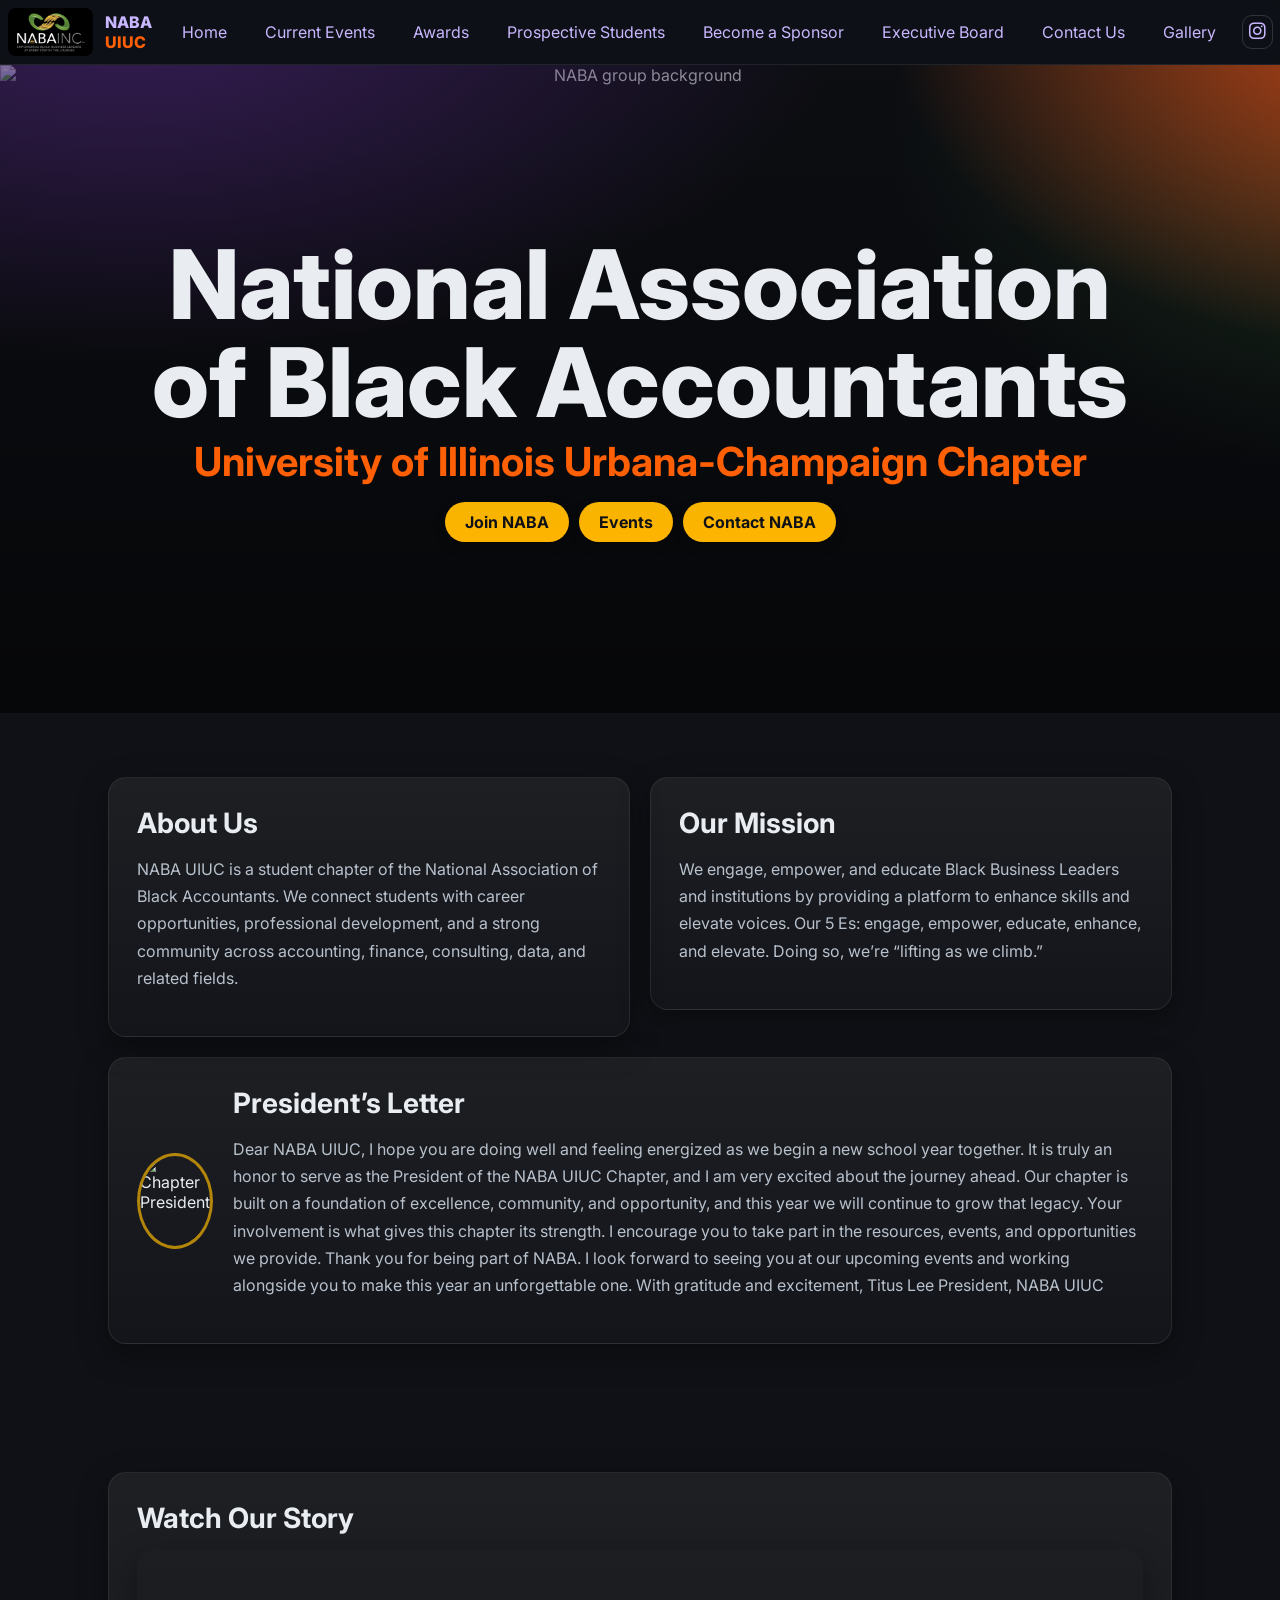
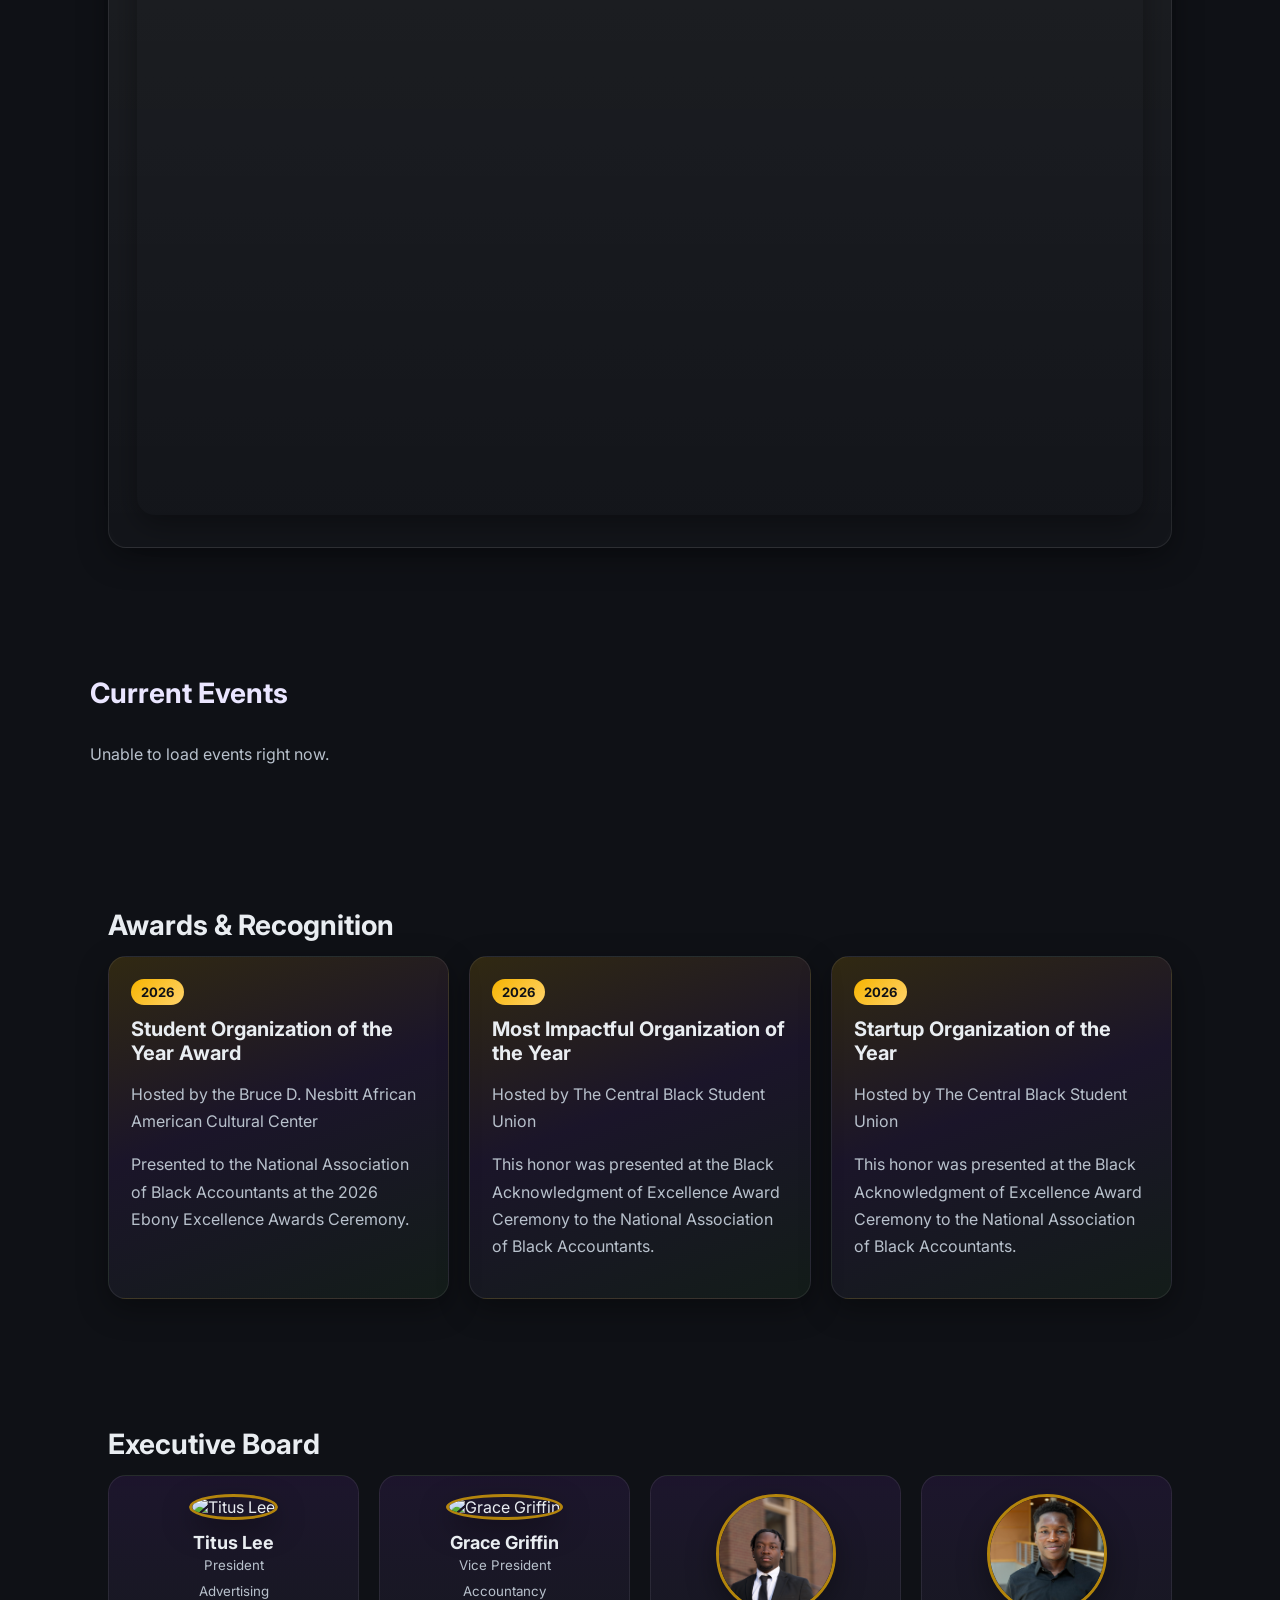
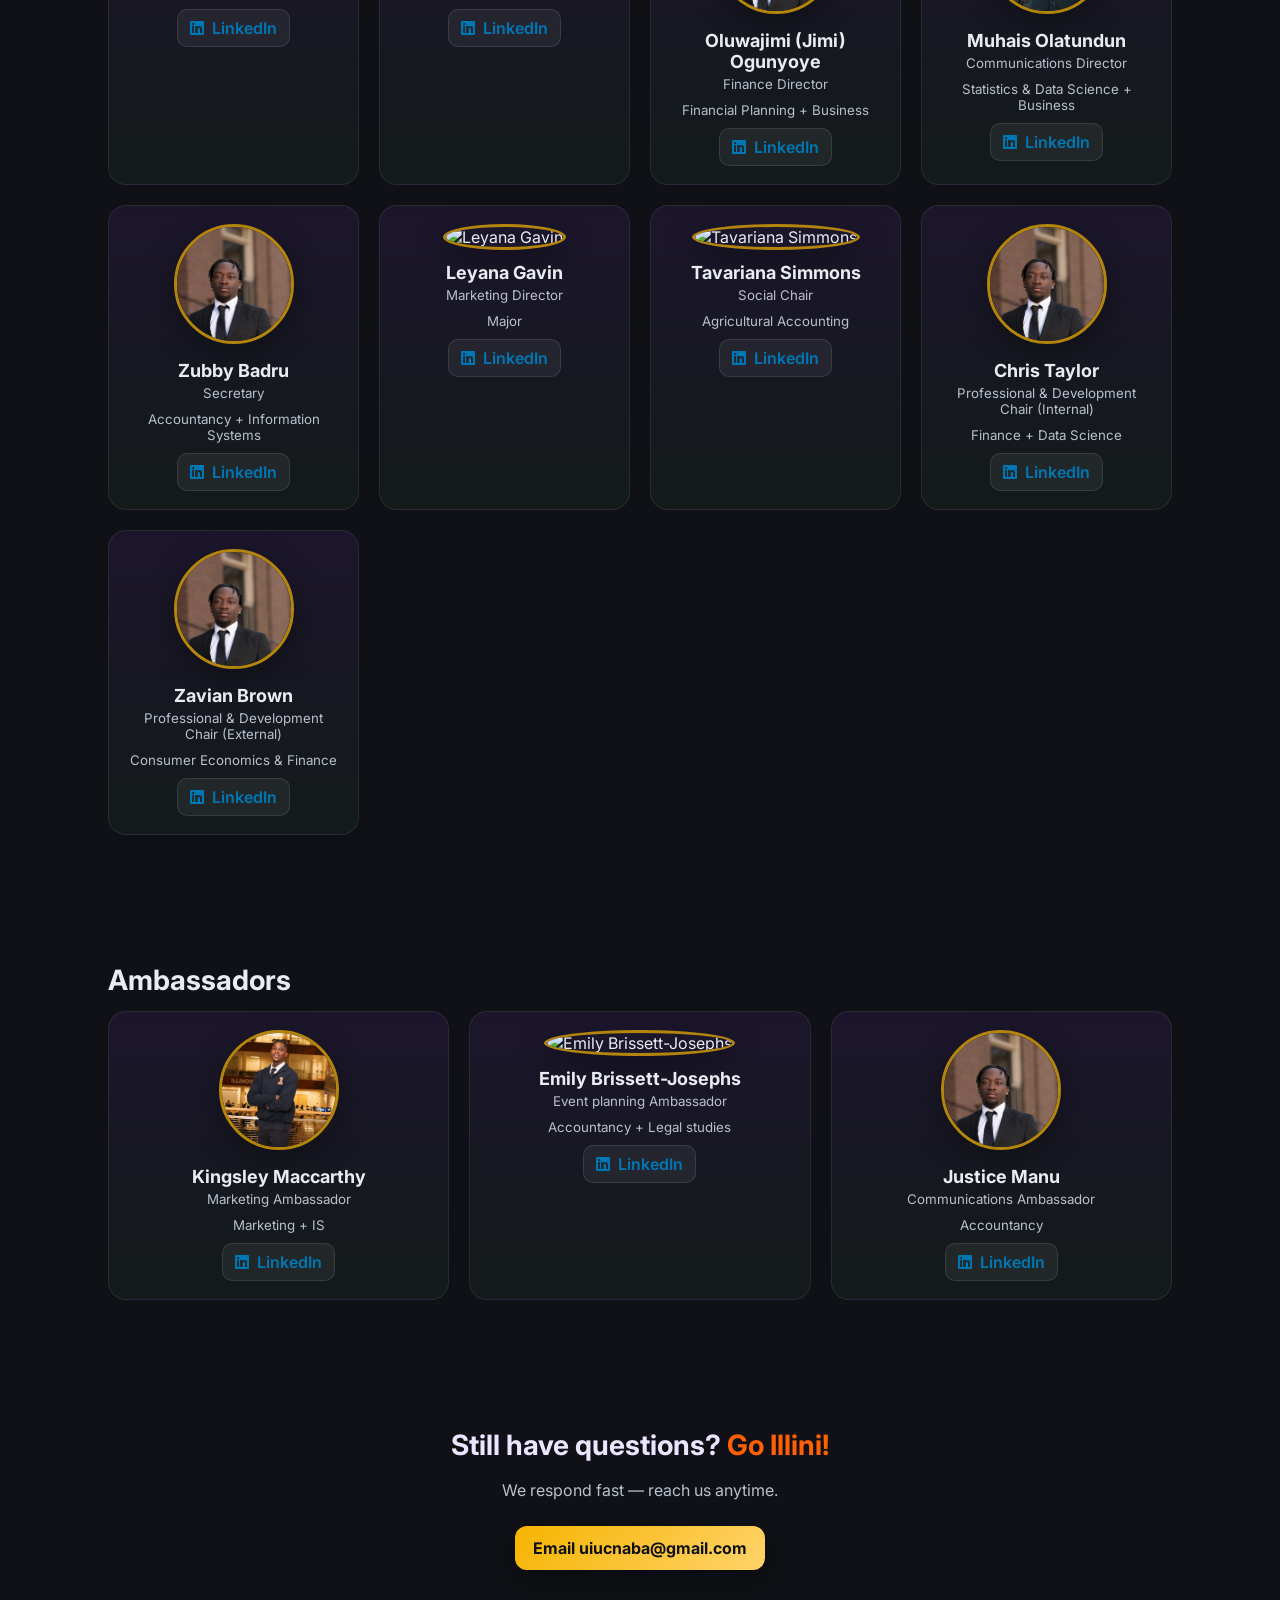
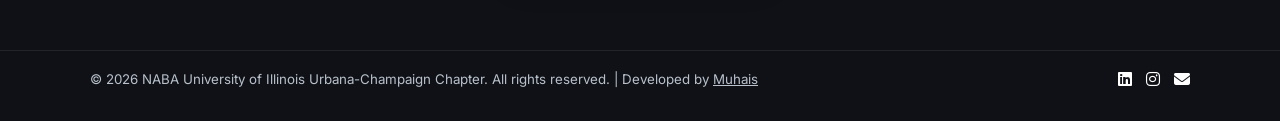
==== index.html @ c0901505 "Update leadership directory, add "Ambassadors" section, and refine footer links. Removed unused asse" ====
<!DOCTYPE html>
      <html lang="en">
      <head>
      <meta charset="UTF-8" />
      <meta name="viewport" content="width=device-width, initial-scale=1" />
      <title>NABA UIUC Chapter</title>

            <!-- SEO-->
          <!-- Meta -->
          <meta name="description" content="The official website of NABA UIUC — connecting students with career opportunities, professional development, and a strong community in accounting, finance, data, and business.">
          <meta name="keywords" content="NABA UIUC, National Association of Black Accountants, University of Illinois, accounting, finance, business, student organization">
          <meta name="author" content="NABA UIUC">

          <!-- Favicon -->
          <link rel="icon" type="image/jpeg" sizes="32x32" href="photos/logo.jpeg">
          <link rel="icon" type="image/jpeg" sizes="16x16" href="photos/logo.jpeg">
          <link rel="apple-touch-icon" sizes="180x180" href="photos/logo.jpeg">
          <!-- SEO-->


    <!-- Fonts & Icons -->
     <link rel="stylesheet" href="https://cdnjs.cloudflare.com/ajax/libs/font-awesome/6.5.1/css/all.min.css">
  <link rel="stylesheet" href="style.css">
</head>
      <script>
          // Redirect to under-construction BEFORE launch (Central Time)
          (function () {
              // Sep 1, 2025 @ 5:00 PM America/Chicago
              const launchDateCT = new Date('2025-09-01T17:00:00-05:00');
              const now = new Date();
              if (now < launchDateCT) {
                  window.location.replace('under-construction-page/under-construction.html');
              }
          })();
      </script>
<body>


<!-- Header -->
<header class="header">
  <nav class="nav">
    <a class="brand" href="index.html">
      <img src="photos/logo.jpeg" alt="NABA UIUC logo" />
      <span>NABA<span class="nav-uiuc"> UIUC</span></span>
    </a>

    <button class="hamburger" id="hamburger" aria-label="Open menu" aria-expanded="false">
      <span></span><span></span><span></span>
    </button>

    <div class="menu" id="menu" aria-label="Primary">
      <a class="nav-link" href="index.html">Home</a>
      <a class="nav-link" href="#events">Current Events</a>
      <a class="nav-link" href="#awards">Awards</a>
      <a class="nav-link" href="join-naba-page/join-naba.html">Prospective Students</a>
      <a class="nav-link" href="sponsor-page/sponsors-prospective.html">Become a Sponsor</a>
      <a class="nav-link" href="#board">Executive Board</a>
      <a class="nav-link " href="#contact">Contact Us</a>
      <a class="nav-link" href="gallery-page/gallery.html">Gallery</a>
        <a class="icon-link" href="https://www.instagram.com/nabauiuc/" target="_blank" aria-label="Instagram" rel="noopener">
            <i class="fab fa-instagram"></i>
        </a>
    </div>
  </nav>

  <div class="mobile" id="mobileMenu">
    <a href="#home">Home</a>
    <a href="#events">Current Events</a>
    <a href="#awards">Awards</a>
    <a href="join-naba-page/join-naba.html">Prospective Students</a>
   <a href="sponsor-page/sponsors-prospective.html">Become a Sponsor</a>
    <a href="#board">Executive Board</a>
    <a href="#contact">Contact Us</a>
    <a href="gallery-page/gallery.html">Gallery</a>
    <a href="https://www.instagram.com/nabauiuc/" target="_blank" rel="noopener">Instagram</a>
  </div>
</header>

<!-- Hero-Intro -->
<section id="home" class="hero">
  <img class="bg" src="photos/group.jpg" alt="NABA group background">
  <div class="content">
<!--    <h1 style="opacity: 0.8;">National Association of Black Accountants</h1>-->
      <h1>National Association of Black Accountants</h1>
    <h2 style="color:var(--uiuccolor);">University of Illinois Urbana-Champaign Chapter</h2>
    <div class="hero-buttons">
      <a href="join-naba-page/join-naba.html" class="btn btn-gold">Join NABA</a>
      <a href="#events" class="btn btn-gold">Events</a>
      <a href="mailto:uiucnaba@gmail.com" class="btn btn-gold">Contact NABA</a>
    </div>
  </div>
</section>



<!-- About / Mission / President -->
<section class="section" id="about">
  <div class="row">
    <div class="col-6">
      <div class="card">
        <h3>About Us</h3>
        <p>
          NABA UIUC is a student chapter of the National Association of Black Accountants. We connect students with career opportunities, professional development, and a strong community across accounting, finance, consulting, data, and related fields.
        </p>
      </div>
    </div>
    <div class="col-6" id="prospective">
      <div class="card">
        <h3>Our Mission</h3>
        <p>
          We engage, empower, and educate Black Business Leaders and institutions by providing a platform to enhance skills and elevate voices. Our 5 Es: engage, empower, educate, enhance, and elevate. Doing so, we’re “lifting as we climb.”
        </p>
      </div>
    </div>
    <div class="col-12">
      <div class="card president">
        <img src="photos/headshots/titus-lee.jpeg" alt="Chapter President">
        <div>
          <h3>President’s Letter</h3>
          <p class="president-letter">
              Dear NABA UIUC,

              I hope you are doing well and feeling energized as we begin a new school year together. It is truly an honor to serve as the President of the NABA UIUC Chapter, and I am very excited about the journey ahead. Our chapter is built on a foundation of excellence, community, and opportunity, and this year we will continue to grow that legacy.

              Your involvement is what gives this chapter its strength. I encourage you to take part in the resources, events, and opportunities we provide.

              Thank you for being part of NABA. I look forward to seeing you at our upcoming events and working alongside you to make this year an unforgettable one.

              With gratitude and excitement,
              Titus Lee
              President, NABA UIUC

          </p>
        </div>
      </div>
    </div>
  </div>
</section>

<!-- Video -->
<section class="section" id="video">
  <div class="card">
    <h3>Watch Our Story</h3>
    <iframe class="video" loading="lazy" src="https://www.youtube.com/embed/TZMw2OgqkGg?si=iuVRVRBqCn4_VbGH" title="NABA UIUC Intro Video" allowfullscreen></iframe>
  </div>
</section>

<!-- Current Events -->
<!--<section id="events">-->
<!--  <div class="wrap">-->
<!--    <h2 class="section-title">Current Events</h2>-->
<!--    <div class="events-grid">-->
<!--      <article class="card event">-->
<!--        <span class="pill">Wed Sep 3 • 5:00 PM</span>-->
<!--        <h4>Fall Kickoff & Info Night</h4>-->
<!--        <p class="muted">Meet the e‑board, hear about programs, and connect with sponsors.</p>-->
<!--      </article>-->
<!--      <article class="card event">-->
<!--        <span class="pill">Sep 16 • 6:00 PM</span>-->
<!--        <h4>Meeting Etiquette W PwC</h4>-->
<!--        <p class="muted">[Description]</p>-->
<!--      </article>-->
<!--      <article class="card event">-->
<!--        <span class="pill">Sep 23 • 6:00 PM</span>-->
<!--        <h4>Vision Board Night</h4>-->
<!--        <p class="muted">[Description]</p>-->
<!--      </article>-->
<!--    </div>-->
<!--  </div>-->
<!--</section>-->




<section id="events">
    <div class="wrap">
        <h2 class="section-title">Current Events</h2>
        <div id="events-grid" class="events-grid"></div>
    </div>
</section>

<!-- Awards -->
<section class="section" id="awards">
    <h3 class="section-title">Awards & Recognition</h3>
    <div class="awards-grid">
        <article class="award-card">
            <span class="award-year">2026</span>
            <h4>Student Organization of the Year Award</h4>
            <p class="muted">Hosted by the Bruce D. Nesbitt African American Cultural Center</p>
            <p class="award-note">Presented to the National Association of Black Accountants at the 2026 Ebony Excellence Awards Ceremony.</p>
        </article>
        <article class="award-card">
            <span class="award-year">2026</span>
            <h4>Most Impactful Organization of the Year</h4>
            <p class="muted">Hosted by The Central Black Student Union</p>
            <p class="award-note">This honor was presented at the Black Acknowledgment of Excellence Award Ceremony to the National Association of Black Accountants.</p>
        </article>
        <article class="award-card">
            <span class="award-year">2026</span>
            <h4>Startup Organization of the Year</h4>
            <p class="muted">Hosted by The Central Black Student Union</p>
            <p class="award-note">This honor was presented at the Black Acknowledgment of Excellence Award Ceremony to the National Association of Black Accountants.</p>
        </article>
    </div>
</section>


<!-- Executive Board -->
<section class="section" id="board">
  <h3 class="section-title">Executive Board</h3>
  <div class="board-grid">
    <div class="member">
      <img src="photos/headshots/titus-lee.jpeg" alt="Titus Lee" loading="lazy">
      <h4>Titus Lee</h4>
      <small>President</small>
        <small>Advertising</small>
      <a class="linkedin" href="https://www.linkedin.com/in/titus-lee-427b33300" target="_blank" rel="noopener" aria-label="LinkedIn">
          <i class="fab fa-linkedin"></i>
          LinkedIn
      </a>
    </div>
      <div class="member">
          <img src="photos/headshots/grace-griffin.jpeg" alt="Grace Griffin" loading="lazy">
          <h4>Grace Griffin</h4>
          <small>Vice President</small>
          <small>Accountancy</small>
          <a class="linkedin" href="https://www.linkedin.com/in/grace-simone-griffin-3665b3321" target="_blank" rel="noopener" aria-label="LinkedIn">
              <i class="fab fa-linkedin"></i>
              LinkedIn
          </a>
      </div>
      <div class="member">
          <img src="photos/headshots/jimi-ogunyoye.png" alt="Oluwajimi Ogunyoye" loading="lazy">
          <h4>Oluwajimi (Jimi) Ogunyoye</h4>
          <small>Finance Director</small>
          <small>Financial Planning + Business</small>
          <a class="linkedin" href="https://www.linkedin.com/in/oluwajimi/" target="_blank" rel="noopener" aria-label="LinkedIn">
              <i class="fab fa-linkedin"></i>
              LinkedIn
          </a>
      </div>
      <div class="member">
          <img src="photos/headshots/Muhais-Olatundun.jpg" alt="Muhais Olatundun" loading="lazy">
          <h4>Muhais Olatundun</h4>
          <small>Communications Director</small>
          <small>Statistics & Data Science + Business</small>
          <a class="linkedin" href="https://www.linkedin.com/in/muhais-olatundun" target="_blank" rel="noopener" aria-label="LinkedIn">
              <i class="fab fa-linkedin"></i>
              LinkedIn
          </a>
      </div>
      <div class="member">
          <img src="photos/headshots/jimi-ogunyoye.png" alt="Zubby Badru" loading="lazy">
          <h4>Zubby Badru</h4>
          <small>Secretary</small>
          <small>Accountancy + Information Systems</small>
          <a class="linkedin" href="https://www.linkedin.com/in/oluwajimi/" target="_blank" rel="noopener" aria-label="LinkedIn">
              <i class="fab fa-linkedin"></i>
              LinkedIn
          </a>
      </div>
      <div class="member">
          <img src="photos/headshots/christiana-booker.jpeg" alt="Leyana Gavin" loading="lazy">
          <h4>Leyana Gavin</h4>
          <small>Marketing Director</small>
          <small>Major</small>
          <a class="linkedin" href="https://www.linkedin.com/in/Christiana-Booker" target="_blank" rel="noopener" aria-label="LinkedIn">
              <i class="fab fa-linkedin"></i>
              LinkedIn
          </a>
      </div>
      <div class="member">
          <img src="photos/headshots/aaliyah-polite.jpeg" alt="Tavariana Simmons" loading="lazy">
          <h4>Tavariana Simmons</h4>
          <small>Social Chair</small>
          <small>Agricultural Accounting</small>
          <a class="linkedin" href="https://www.linkedin.com/in/aaliyah-polite" target="_blank" rel="noopener" aria-label="LinkedIn">
              <i class="fab fa-linkedin"></i>
              LinkedIn
          </a>
      </div>
      <div class="member">
          <img src="photos/headshots/jimi-ogunyoye.png" alt="Chris Taylor" loading="lazy">
          <h4>Chris Taylor</h4>
          <small>Professional & Development Chair (Internal)</small>
          <small>Finance + Data Science</small>
          <a class="linkedin" href="https://www.linkedin.com/in/chris-ct-taylor/" target="_blank" rel="noopener" aria-label="LinkedIn">
              <i class="fab fa-linkedin"></i>
              LinkedIn
          </a>
      </div>
      <div class="member">
          <img src="photos/headshots/jimi-ogunyoye.png" alt="Zavian Brown " loading="lazy">
          <h4>Zavian Brown </h4>
          <small>Professional & Development Chair (External)</small>
          <small>Consumer Economics & Finance</small>
          <a class="linkedin" href="https://www.linkedin.com/in/zavianbrown/" target="_blank" rel="noopener" aria-label="LinkedIn">
              <i class="fab fa-linkedin"></i>
              LinkedIn
          </a>
      </div>
  </div>
</section>

<!-- Ambassadors -->
<section class="section" id="ambassador">
    <h3 class="section-title">Ambassadors</h3>
    <div class="board-grid">
        <div class="member">
            <img src="photos/headshots/Kingsley-Maccarthy.png" alt="Kingsley Maccarthy" loading="lazy">
            <h4>Kingsley Maccarthy</h4>
            <small>Marketing Ambassador</small>
            <small>Marketing + IS</small>
            <a class="linkedin" href="https://www.linkedin.com/in/kingsley-maccarthy-b32b4b319/" target="_blank" rel="noopener" aria-label="LinkedIn">
                <i class="fab fa-linkedin"></i>
                LinkedIn
            </a>
        </div>
        <div class="member">
            <img src="photos/headshots/grace-griffin.jpeg" alt="Emily Brissett-Josephs " loading="lazy">
            <h4>Emily Brissett-Josephs</h4>
            <small>Event planning Ambassador</small>
            <small>Accountancy + Legal studies</small>
            <a class="linkedin" href="https://www.linkedin.com/in/grace-simone-griffin-3665b3321" target="_blank" rel="noopener" aria-label="LinkedIn">
                <i class="fab fa-linkedin"></i>
                LinkedIn
            </a>
        </div>
        <div class="member">
            <img src="photos/headshots/jimi-ogunyoye.png" alt="Justice Manu" loading="lazy">
            <h4>Justice Manu</h4>
            <small>Communications Ambassador</small>
            <small>Accountancy</small>
            <a class="linkedin" href="https://www.linkedin.com/in/justice-m/" target="_blank" rel="noopener" aria-label="LinkedIn">
                <i class="fab fa-linkedin"></i>
                LinkedIn
            </a>
        </div>
    </div>
    </section>

<!-- Contact -->
<section id="contact" class="cta">
  <div class="wrap">
    <h2 class="section-title">Still have questions? <span style="color:var(--uiuccolor)">Go Illini!</span></h2>
    <p class="muted">We respond fast — reach us anytime.</p>
    <p><a class="btn btn-primary" href="mailto:uiucnaba@gmail.com">Email uiucnaba@gmail.com</a></p>
  </div>
</section>



<!-- Footer -->
<footer>
    <div class="foot">
        <small>
            © <span id="year"></span> NABA University of Illinois Urbana-Champaign Chapter. All rights reserved.
            | Developed by <a href="https://www.linkedin.com/in/muhais-olatundun/" target="_blank" rel="noopener" style="color: inherit; text-decoration: underline;">Muhais</a>
        </small>
        <div class="social">
            <a href="https://www.linkedin.com/company/naba-inc-uiuc/" aria-label="LinkedIn" target="_blank" rel="noopener">
                <i class="fab fa-linkedin"></i>
            </a>
            <a href="https://www.instagram.com/nabauiuc/" aria-label="Instagram" target="_blank" rel="noopener">
                <i class="fab fa-instagram"></i>
            </a>
            <a href="mailto:uiucnaba@gmail.com" aria-label="Email uiucnaba@gmail.com">
                <i class="fas fa-envelope"></i>
            </a>
        </div>
    </div>
</footer>

<script src="script.js"></script>
<script src="events.js"></script>



 </body>
 </html>
---- style.css ----
@import url('https://fonts.googleapis.com/css2?family=Inter:ital,opsz,wght@0,14..32,100..900;1,14..32,100..900&display=swap');
@import url('https://fonts.googleapis.com/css2?family=Roboto+Flex:opsz,wght@8..144,100..1000&display=swap');
@import url('https://fonts.googleapis.com/css2?family=Aboreto&display=swap');


:root{
    --naba-green:#336633;
    --naba-purple:#5B2A91;
    --naba-gold:#f6b400;
    --accent-1: rgba(91,42,145,.18);
    --accent-2: #ffd36b;
    --uiuccolor: #FF5F05;
    --surface:#0f1116;
    --surface-2:#161922;
    --text:#e9edf1;
    --muted:#b8c1cc;
    --shadow:0 10px 30px rgba(0,0,0,.35);
    --radius:18px;
}

*{
    box-sizing:border-box
}
html,body{
    margin:0;
    padding:0;background:var(--surface);
    color:var(--text);
    font-family:Inter,Aboreto,Roboto Flex,system-ui,-apple-system,Segoe UI,Roboto,Arial,sans-serif;
    scroll-behavior:smooth;
}



a{color:#c9b7ff;text-decoration:none}

/* Header */
.header{position:sticky;
    top:0;
    z-index:1000;
    backdrop-filter:saturate(140%) blur(8px);
    background:rgba(15,17,22,.65);
    border-bottom:1px solid rgba(255,255,255,.08)
}
.nav{
    max-width:1300px;
    margin:0 auto;
    display:flex;
    align-items:center;
    gap:18px;
    padding:8px 24px 8px 8px
}
.brand{
    display:flex;
    align-items:center;
    gap:12px;
    font-weight:800;
}
.brand img{
    height:48px;
    width:auto;
    border-radius:8px;
}
.menu{display:flex;
    align-items:center;
    gap:14px;
    margin-left:auto;
    flex-wrap:nowrap;
}
.nav-link{
    padding:8px 12px;
    border-radius:10px;
    white-space:nowrap;
}
.nav-link:hover,.nav-link.active {
    background:linear-gradient(135deg, rgba(91,42,145,.25), rgba(51,102,51,.25));
    box-shadow:var(--shadow);
    text-decoration:none
}
.icon-link{
    display:flex;
    font-size:1.2em;
    align-items:center;
    justify-content:center;
    padding:6px;border:1px solid rgba(255,255,255,.15);
    border-radius:10px;
}
.icon-link svg{fill:#fff}

.nav-uiuc {
    color:var(--uiuccolor);
}


/* mobile */
.hamburger{
    display:none;
    position:relative;
    width:40px;
    height:38px;
    margin-left:auto;
    border:1px solid rgba(255,255,255,.15);
    border-radius:10px;
    background:transparent;
    cursor:pointer;
}
.hamburger span{
    position:absolute;
    left:9px;
    right:9px;
    height:2px;
    background:#fff;
    border-radius:2px;
    transition:.2s;
}
.hamburger span:nth-child(1){top:11px}
.hamburger span:nth-child(2){top:18px}
.hamburger span:nth-child(3){top:25px}
.hamburger.active span:nth-child(1){transform:translateY(7px) rotate(45deg)}
.hamburger.active span:nth-child(2){opacity:0}
.hamburger.active span:nth-child(3){transform:translateY(-7px) rotate(-45deg)}
.mobile{ display:none;
    flex-direction:column;
    gap:8px;
    padding:10px 18px 16px
}
.mobile.open{
    display:flex
}
.mobile a{
    padding:10px 12px;
    background:rgba(255,255,255,.04);
    border-radius:10px
}



/* Hero */
.hero{
    position:relative;
    display:grid;
    place-items:center;
    text-align:center;
    min-height:72vh;
    padding:64px 18px;
    overflow:hidden
}
.hero::before{
    content:"";
    position:absolute;
    inset:0;
    background:
        radial-gradient(1200px 600px at 10% -10%, rgba(91,42,145,.55), transparent 60%),
        radial-gradient(900px 600px at 110% -10%, rgb(200, 65, 19), transparent 58%),
        radial-gradient(900px 600px at 110% 10%, rgba(51,102,51,.4), transparent 58%),
        linear-gradient(180deg, rgba(0,0,0,.2), rgba(0,0,0,.6));z-index:1
}
.hero img.bg{
    position:absolute;
    inset:0;
    width:100%;
    height:100%;
    object-fit:cover;
    object-position:center 20%;
    filter:saturate(1.05) contrast(1.05) brightness(.78);
    z-index:0
}
.hero .content {
    position:relative;
    z-index:2;
    max-width:980px
}
h1{
/*clamp(minimum, preferred, maximum);*/
    font-size:clamp(52px,8vw,96px);
    margin:0 0 6px;line-height:1.02;
    font-weight:800
}
h2{
    font-size:clamp(26px,3.5vw,40px);
    margin:0;
    font-weight:700;
    color:#eae6ff
}

.section{
    max-width:1100px;
    margin:0 auto;
    padding:64px 18px}
.section h3{
    margin:0 0 14px;
    font-size:clamp(22px,3vw,28px)
}
.card{
    background:linear-gradient(180deg, rgba(255,255,255,.06), rgba(255,255,255,.02));
    border:1px solid rgba(255,255,255,.08);
    border-radius:var(--radius);
    padding:28px;
    box-shadow:var(--shadow)
}
.section p{
    color:var(--muted);line-height:1.7
}

.video{aspect-ratio:16/9;width:100%;border:0;border-radius:var(--radius);box-shadow:var(--shadow)}

/* grid utils */
.row{display:grid;
    grid-template-columns:repeat(12,1fr);
    gap:20px
}
.col-6{grid-column:span 6}
.col-12{grid-column:span 12}

/* president */
.president{
    display:flex;
    gap:20px;
    align-items:center
}
.president img {
    width: 96px;
    height: 96px;
    border-radius: 50%;
    object-fit: cover;
    border: 3px solid rgba(246, 180, 0, .7)
}

/* Current Events grid */
#events{
    padding:64px 18px
}
.wrap{
    max-width:1100px;
    margin:0 auto
}
.section-title{
    margin:0 0 18px;
    font-size:clamp(22px,3vw,28px)
}
.events-grid {
    display:grid;
    grid-template-columns:repeat(auto-fit,minmax(260px,1fr));
    gap:18px
}
.event{
    padding:22px;
    background:linear-gradient(180deg,var(--accent-1),
    rgba(51,102,51,.1));
    border:1px solid rgba(255,255,255,.08);
    border-radius:var(--radius)
}
.pill{
    display:inline-block;
    background:rgba(246,180,0,.14);
    border:1px solid rgba(246,180,0,.4);
    color:#ffe9b3;padding:6px 10px;
    border-radius:999px;
    font-weight:600;
    font-size:14px;
    margin-bottom:8px
}
.muted{color:var(--muted)}

/* Awards */
.awards-grid{
    display:grid;
    grid-template-columns:repeat(auto-fit,minmax(240px,1fr));
    gap:20px;
}
.award-card{
    padding:22px;
    border-radius:var(--radius);
    border:1px solid rgba(255,255,255,.08);
    background:linear-gradient(160deg, rgba(246,180,0,.15), rgba(91,42,145,.16) 45%, rgba(51,102,51,.14));
    box-shadow:var(--shadow);
}
.award-year{
    display:inline-block;
    padding:5px 10px;
    border-radius:999px;
    font-weight:700;
    font-size:13px;
    color:#0f1116;
    background:linear-gradient(135deg, var(--naba-gold), #ffd36b);
}
.award-card h4{
    margin:12px 0 6px;
    font-size:20px;
}
.award-note{
    margin-top:10px;
    line-height:1.6;
}

/* Board */
.board-grid{
    display:grid;
    grid-template-columns:repeat(auto-fit,minmax(220px,1fr));
    gap:20px
}
.member{
    text-align:center;
    padding:18px;border-radius:var(--radius);
    background:linear-gradient(180deg, rgba(91,42,145,.18), rgba(51,102,51,.12));
    border:1px solid rgba(255,255,255,.08);
}
.member img{
    width:120px;
    height:120px;
    border-radius:50%;
    object-fit:cover;
    border:3px solid rgba(246,180,0,.7);
    box-shadow:var(--shadow)
}
.member h4{
    margin:12px 0 4px;
    font-size:18px
}
.member small{
    color:var(--muted);
    display:block;
    margin-bottom:10px
}
.member .linkedin{
    display:inline-flex;
    gap:8px;
    align-items:center;
    font-weight:600;
    padding:8px 12px;
    border-radius:10px;
    background:rgba(255,255,255,.06);
    border:1px solid rgba(255,255,255,.1)
}
.member .linkedin svg{fill:#ffffff}

/*  Footer */
.cta{
    padding:64px 18px;
    text-align:center
}
.btn.btn-primary{
    display:inline-block;
    margin-top:10px;
    padding:12px 18px;
    border-radius:12px;
    font-weight:700;
    color:#0f1116;
    background:linear-gradient(135deg,var(--naba-gold),#ffd36b);
    border:0;
    box-shadow:var(--shadow)
}
.btn.btn-primary:hover{
    filter:brightness(1.05);
    text-decoration:none
}
footer{
    padding:18px 18px 32px;
    border-top:1px solid rgba(255,255,255,.08)
}
.foot{
    max-width:1100px;
    margin:0 auto;
    display:flex;
    align-items:center;
    justify-content:space-between;
    gap:12px
}
.foot small{
    color:var(--muted)
}
.social{
    display:flex;
    gap:14px
}
.social a{
    color:#fff
}

/* responsive */
@media (max-width: 1000px){
    .president-letter {
       font-size: 0.8rem;
    }
    .menu{
        display:none
    }
    .hamburger{
        display:block
    }
    .row{
        grid-template-columns:1fr
    }
    .col-6,.col-12{
        grid-column:1 / -1}

    .foot{
        flex-direction:column;gap:8px
    }
    .hero::before{
        content:"";
        position:absolute;
        inset:0;
        background:
                radial-gradient(1200px 600px at 10% -10%, rgba(91,42,145,.55), transparent 60%),
                radial-gradient(900px 600px at 110% -10%, rgb(200, 65, 19), transparent 28%),
                linear-gradient(180deg, rgba(0,0,0,.2), rgba(0,0,0,.6));z-index:1
    }
}

/*buttons under uiuc chapter*/
.hero-buttons {
    margin-top: 16px;
    display: flex;
    gap: 10px;
    justify-content: center;
    flex-wrap: wrap;
}
.hero-buttons a {
    flex: 0 0 auto;
    padding: 10px 20px;
    font-weight: 700;
    font-size: 1rem;
    border-radius: 999px;
    text-align: center;
    text-decoration: none;
    box-sizing: border-box;
}
.btn-gold {
    background: linear-gradient(180deg, var(--naba-gold), #ffb400);
    color: #0f1116;
    border: none;
    box-shadow: 0 4px 12px rgba(0,0,0,0.25);
    transition: transform 0.2s ease, box-shadow 0.2s ease;
}
.btn-gold:hover {
    transform: translateY(-2px);
    box-shadow: 0 6px 16px rgba(0,0,0,0.35);
}



/* Slide up + fade in on page load */
@keyframes slideUpFadeIn {
    from {
        opacity: 0;
        transform: translateY(20px);
    }
    to {
        opacity: 1;
        transform: translateY(0);
    }
}

body {
    opacity: 0; /* start invisible */
    animation: slideUpFadeIn 0.7s ease-out 0.2s forwards;
}



/* LinkedIn hover effect on desktop only */
.linkedin{
    color:#0077B5;
}
@media (hover: hover) and (pointer: fine) {
    .member .linkedin:hover {
        background: #0077B5;
        color: #fff;
        border-color: #005582;
        transition: background 0.25s ease, color 0.25s ease, border-color 0.25s ease;
    }
    .member .linkedin:hover i {
        color: #fff;
    }
}

/* Remove underline for nav + dropdown links */
.menu .nav-link:hover,
.menu .dropdown-toggle:hover,
.menu .dropdown-item,
.menu .dropdown-item:hover,
#mobileMenu a,
#mobileMenu a:hover,
#mobileMenu .dropdown-item,
#mobileMenu .dropdown-item:hover,
.brand:hover,
.brand span:hover,
.icon-link:hover {
    text-decoration: none;
}




/*Events Tweak*/
.card.event .muted,
.event .muted{
    white-space: normal;      /* allow wrapping */
    overflow-wrap: anywhere;  /* break super-long tokens */
}


.event .muted a {
    color: var(--naba-gold, #ffd36b);
    text-decoration: underline;
}
.event .muted a:hover {
    filter: brightness(1.15);
}


/*!* stop cards from stretching to row height *!*/
/*.events-grid { align-items: start; }     !* applies to all children *!*/
/*.event { align-self: start; height:auto; min-height:0; }*/
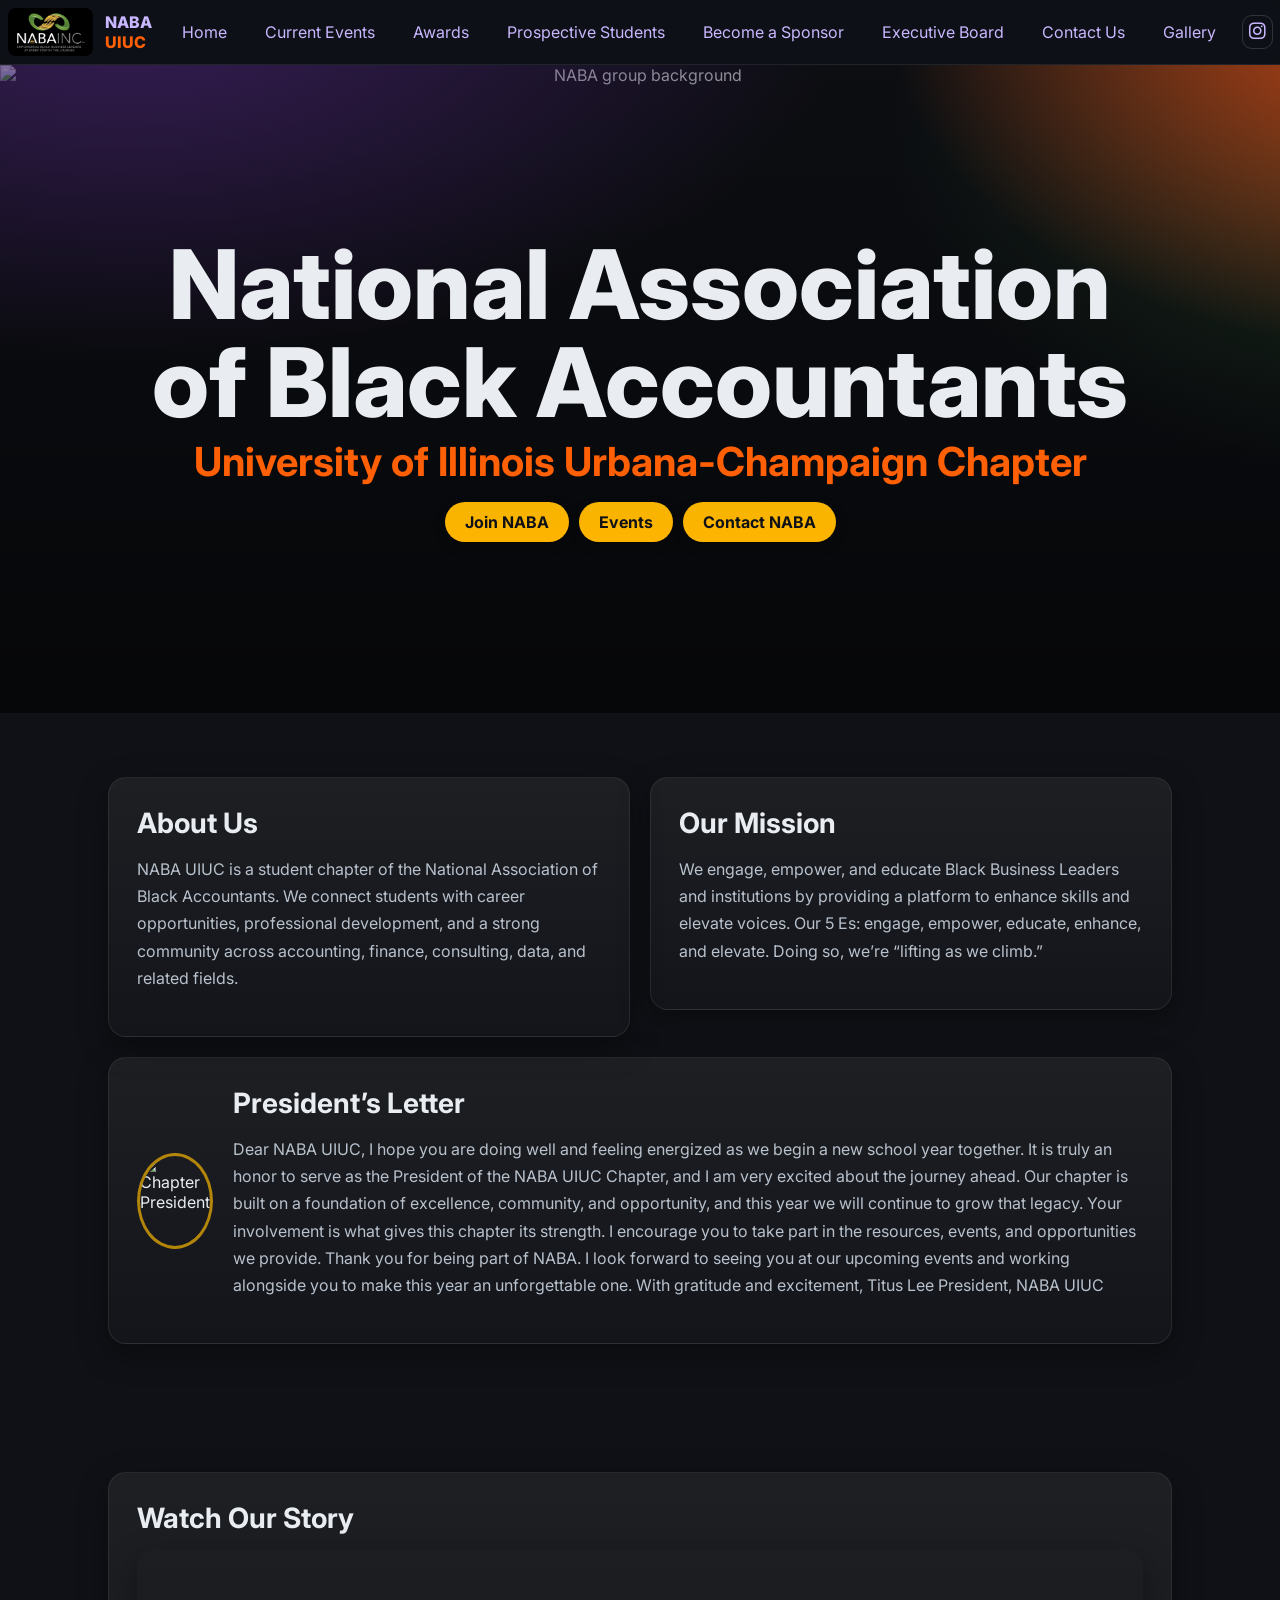
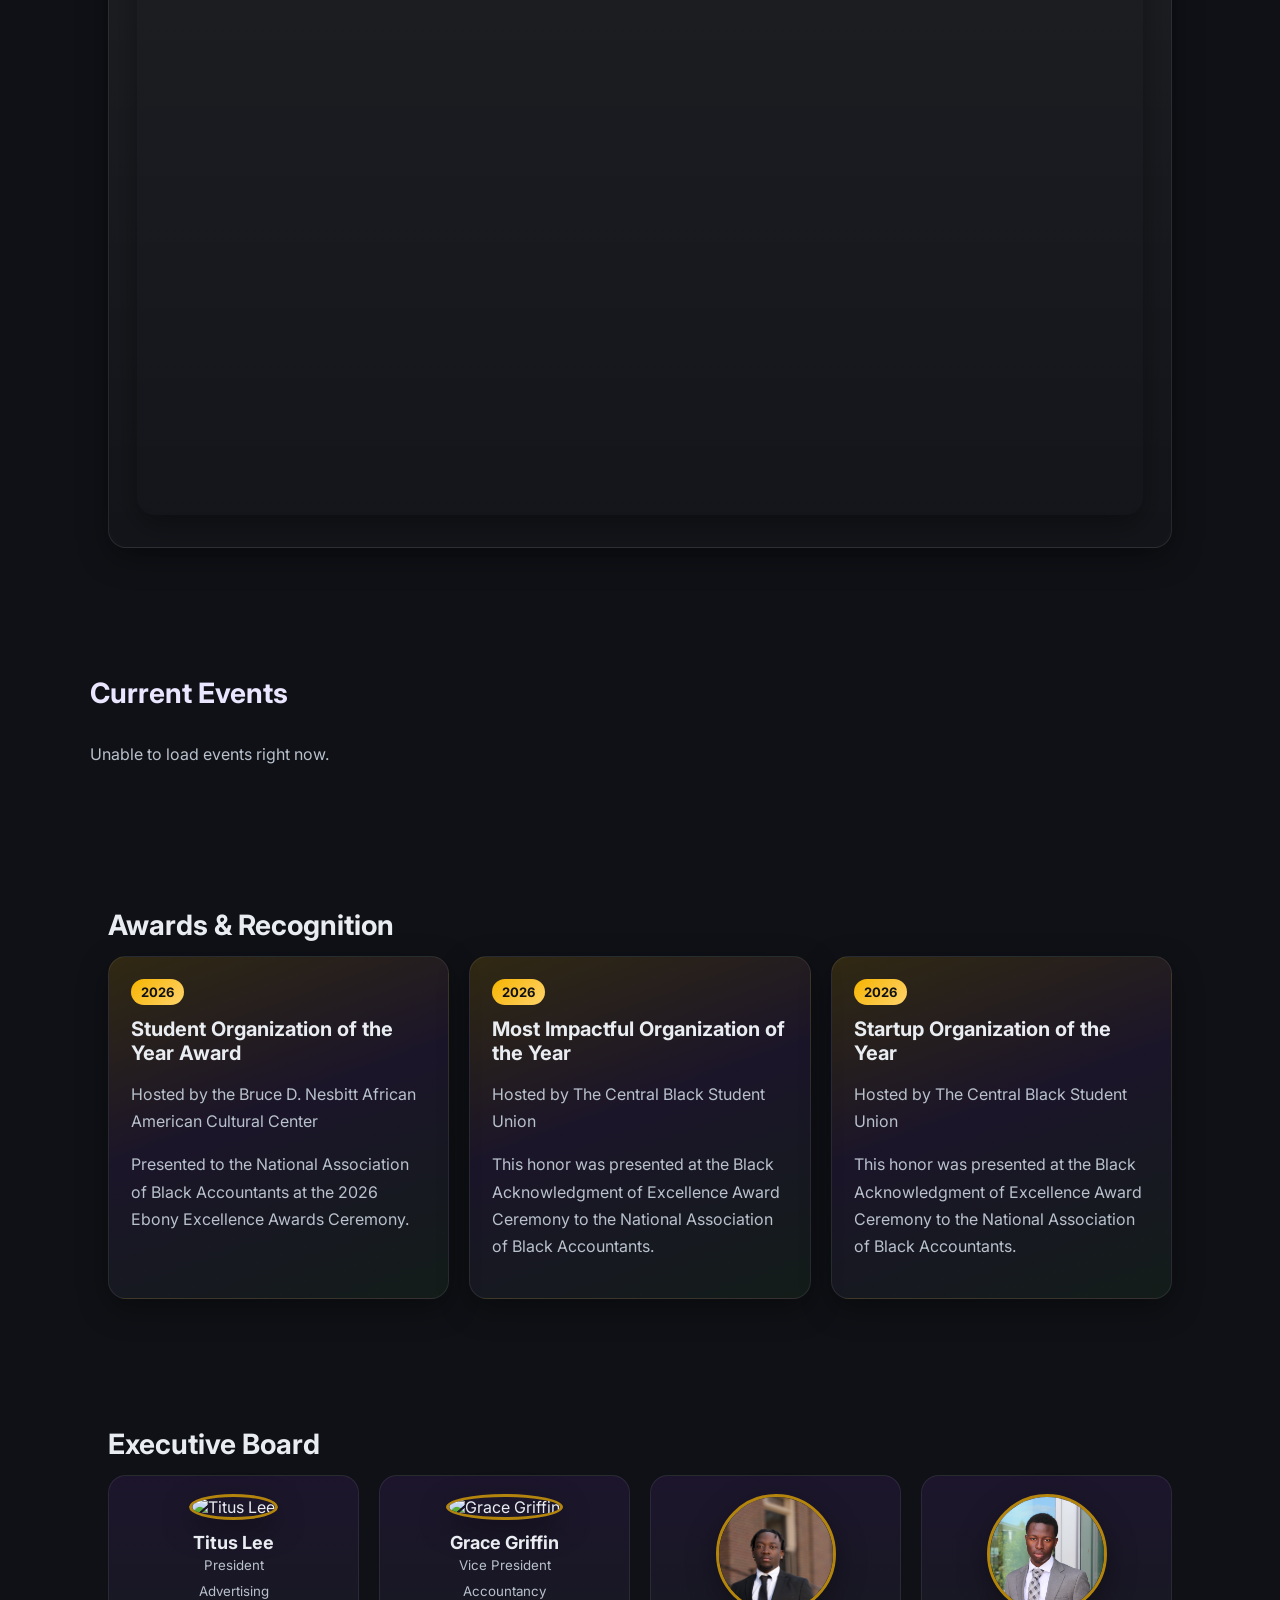
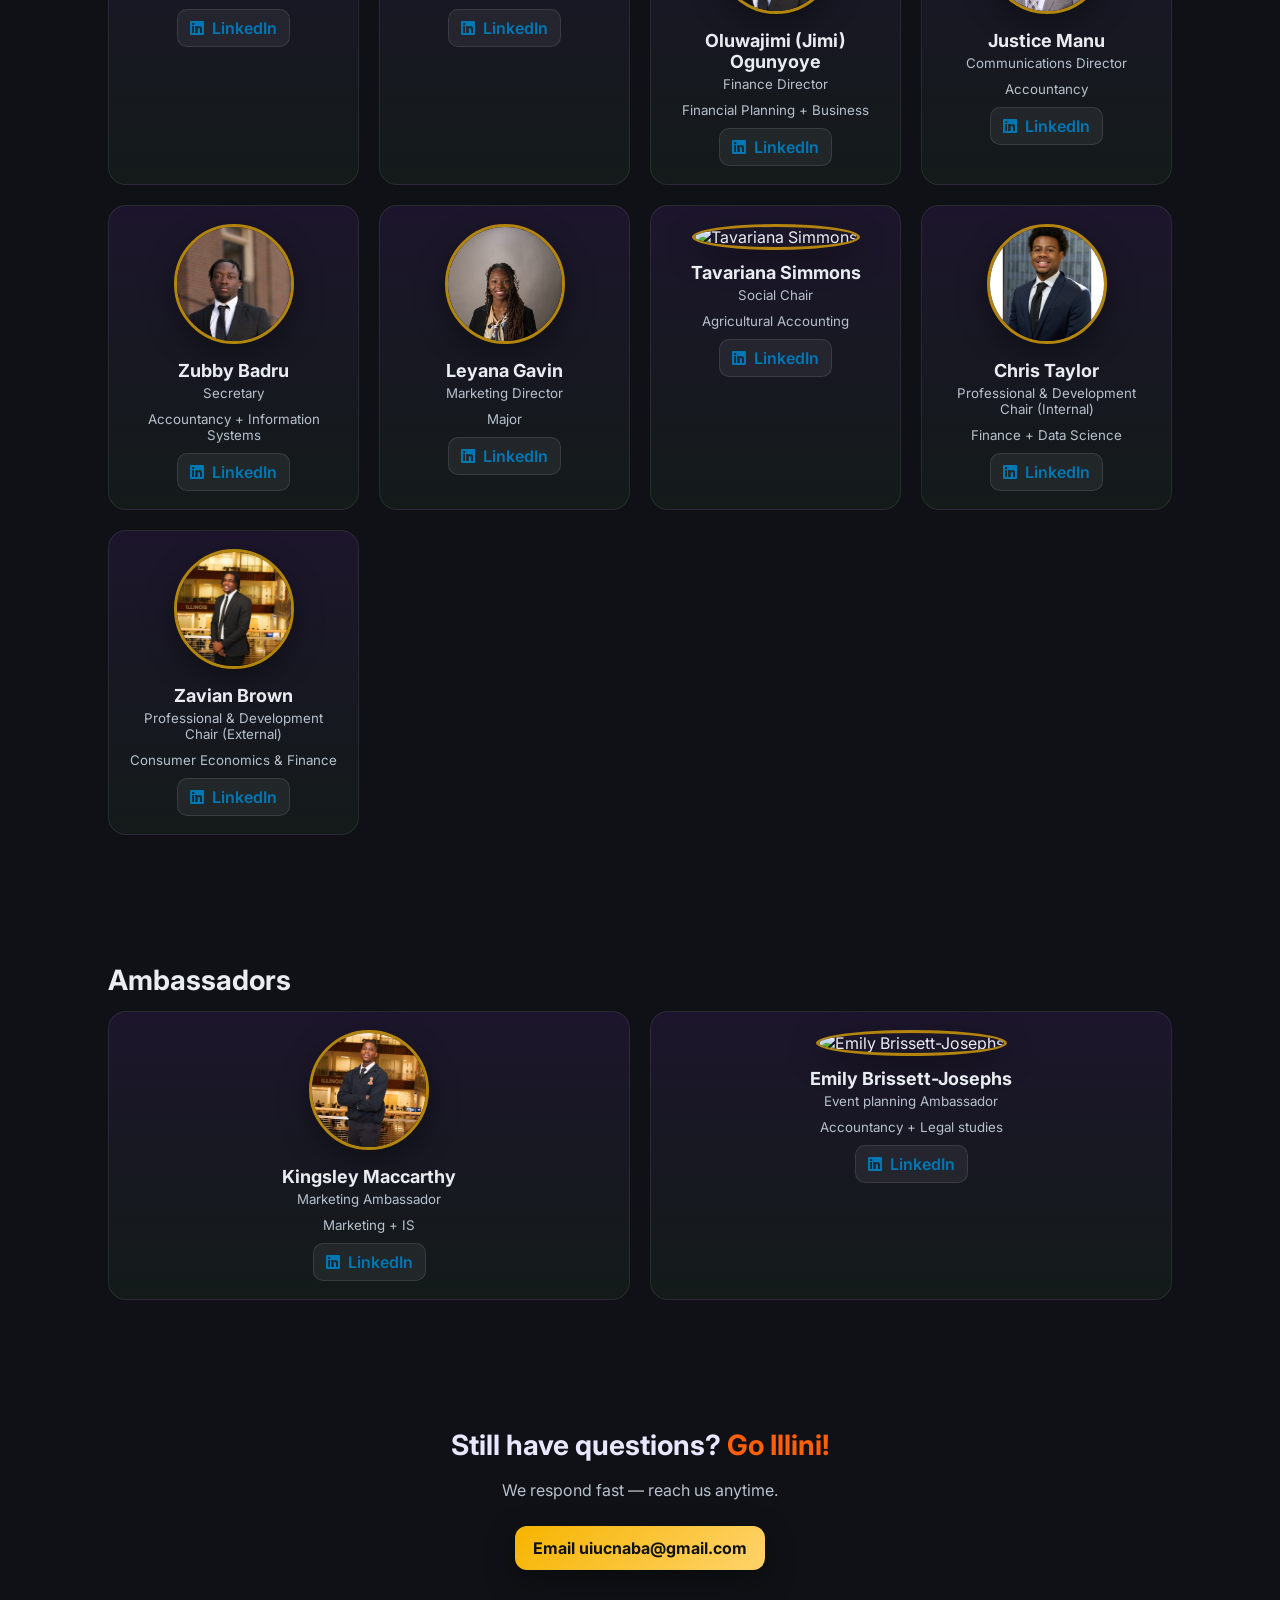
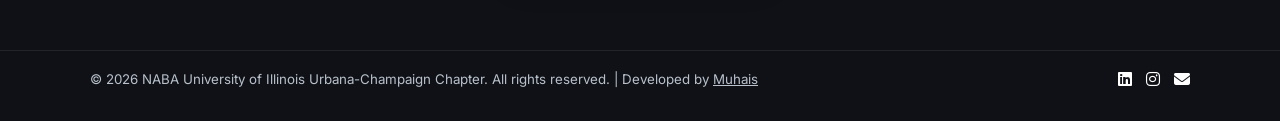
==== commit d4fe9f43: "Updated headshot and leadership section" ====
--- a/index.html
+++ b/index.html
@@ -240,11 +240,11 @@
           </a>
       </div>
       <div class="member">
-          <img src="photos/headshots/Muhais-Olatundun.jpg" alt="Muhais Olatundun" loading="lazy">
-          <h4>Muhais Olatundun</h4>
+          <img src="photos/headshots/Justice.JPG" alt="Justice Manu" loading="lazy">
+          <h4>Justice Manu</h4>
           <small>Communications Director</small>
-          <small>Statistics & Data Science + Business</small>
-          <a class="linkedin" href="https://www.linkedin.com/in/muhais-olatundun" target="_blank" rel="noopener" aria-label="LinkedIn">
+          <small>Accountancy</small>
+          <a class="linkedin" href="https://www.linkedin.com/in/justice-m/" target="_blank" rel="noopener" aria-label="LinkedIn">
               <i class="fab fa-linkedin"></i>
               LinkedIn
           </a>
@@ -260,11 +260,11 @@
           </a>
       </div>
       <div class="member">
-          <img src="photos/headshots/christiana-booker.jpeg" alt="Leyana Gavin" loading="lazy">
+          <img src="photos/headshots/Leyana-Gavin.JPG" alt="Leyana Gavin" loading="lazy">
           <h4>Leyana Gavin</h4>
           <small>Marketing Director</small>
           <small>Major</small>
-          <a class="linkedin" href="https://www.linkedin.com/in/Christiana-Booker" target="_blank" rel="noopener" aria-label="LinkedIn">
+          <a class="linkedin" href="https://www.linkedin.com/in/leyana-gavin-gies2029/" target="_blank" rel="noopener" aria-label="LinkedIn">
               <i class="fab fa-linkedin"></i>
               LinkedIn
           </a>
@@ -274,13 +274,13 @@
           <h4>Tavariana Simmons</h4>
           <small>Social Chair</small>
           <small>Agricultural Accounting</small>
-          <a class="linkedin" href="https://www.linkedin.com/in/aaliyah-polite" target="_blank" rel="noopener" aria-label="LinkedIn">
-              <i class="fab fa-linkedin"></i>
-              LinkedIn
-          </a>
-      </div>
-      <div class="member">
-          <img src="photos/headshots/jimi-ogunyoye.png" alt="Chris Taylor" loading="lazy">
+          <a class="linkedin" href="https://www.linkedin.com/in/tavariana-simmons-019ab1284/" target="_blank" rel="noopener" aria-label="LinkedIn">
+              <i class="fab fa-linkedin"></i>
+              LinkedIn
+          </a>
+      </div>
+      <div class="member">
+          <img src="photos/headshots/CT Headshot.jpg" alt="Chris Taylor" loading="lazy">
           <h4>Chris Taylor</h4>
           <small>Professional & Development Chair (Internal)</small>
           <small>Finance + Data Science</small>
@@ -290,7 +290,7 @@
           </a>
       </div>
       <div class="member">
-          <img src="photos/headshots/jimi-ogunyoye.png" alt="Zavian Brown " loading="lazy">
+          <img src="photos/headshots/Zavian.JPG" alt="Zavian Brown" loading="lazy">
           <h4>Zavian Brown </h4>
           <small>Professional & Development Chair (External)</small>
           <small>Consumer Economics & Finance</small>
@@ -321,17 +321,7 @@
             <h4>Emily Brissett-Josephs</h4>
             <small>Event planning Ambassador</small>
             <small>Accountancy + Legal studies</small>
-            <a class="linkedin" href="https://www.linkedin.com/in/grace-simone-griffin-3665b3321" target="_blank" rel="noopener" aria-label="LinkedIn">
-                <i class="fab fa-linkedin"></i>
-                LinkedIn
-            </a>
-        </div>
-        <div class="member">
-            <img src="photos/headshots/jimi-ogunyoye.png" alt="Justice Manu" loading="lazy">
-            <h4>Justice Manu</h4>
-            <small>Communications Ambassador</small>
-            <small>Accountancy</small>
-            <a class="linkedin" href="https://www.linkedin.com/in/justice-m/" target="_blank" rel="noopener" aria-label="LinkedIn">
+            <a class="linkedin" href="https://www.linkedin.com/in/emily-brissettjosephs/" target="_blank" rel="noopener" aria-label="LinkedIn">
                 <i class="fab fa-linkedin"></i>
                 LinkedIn
             </a>
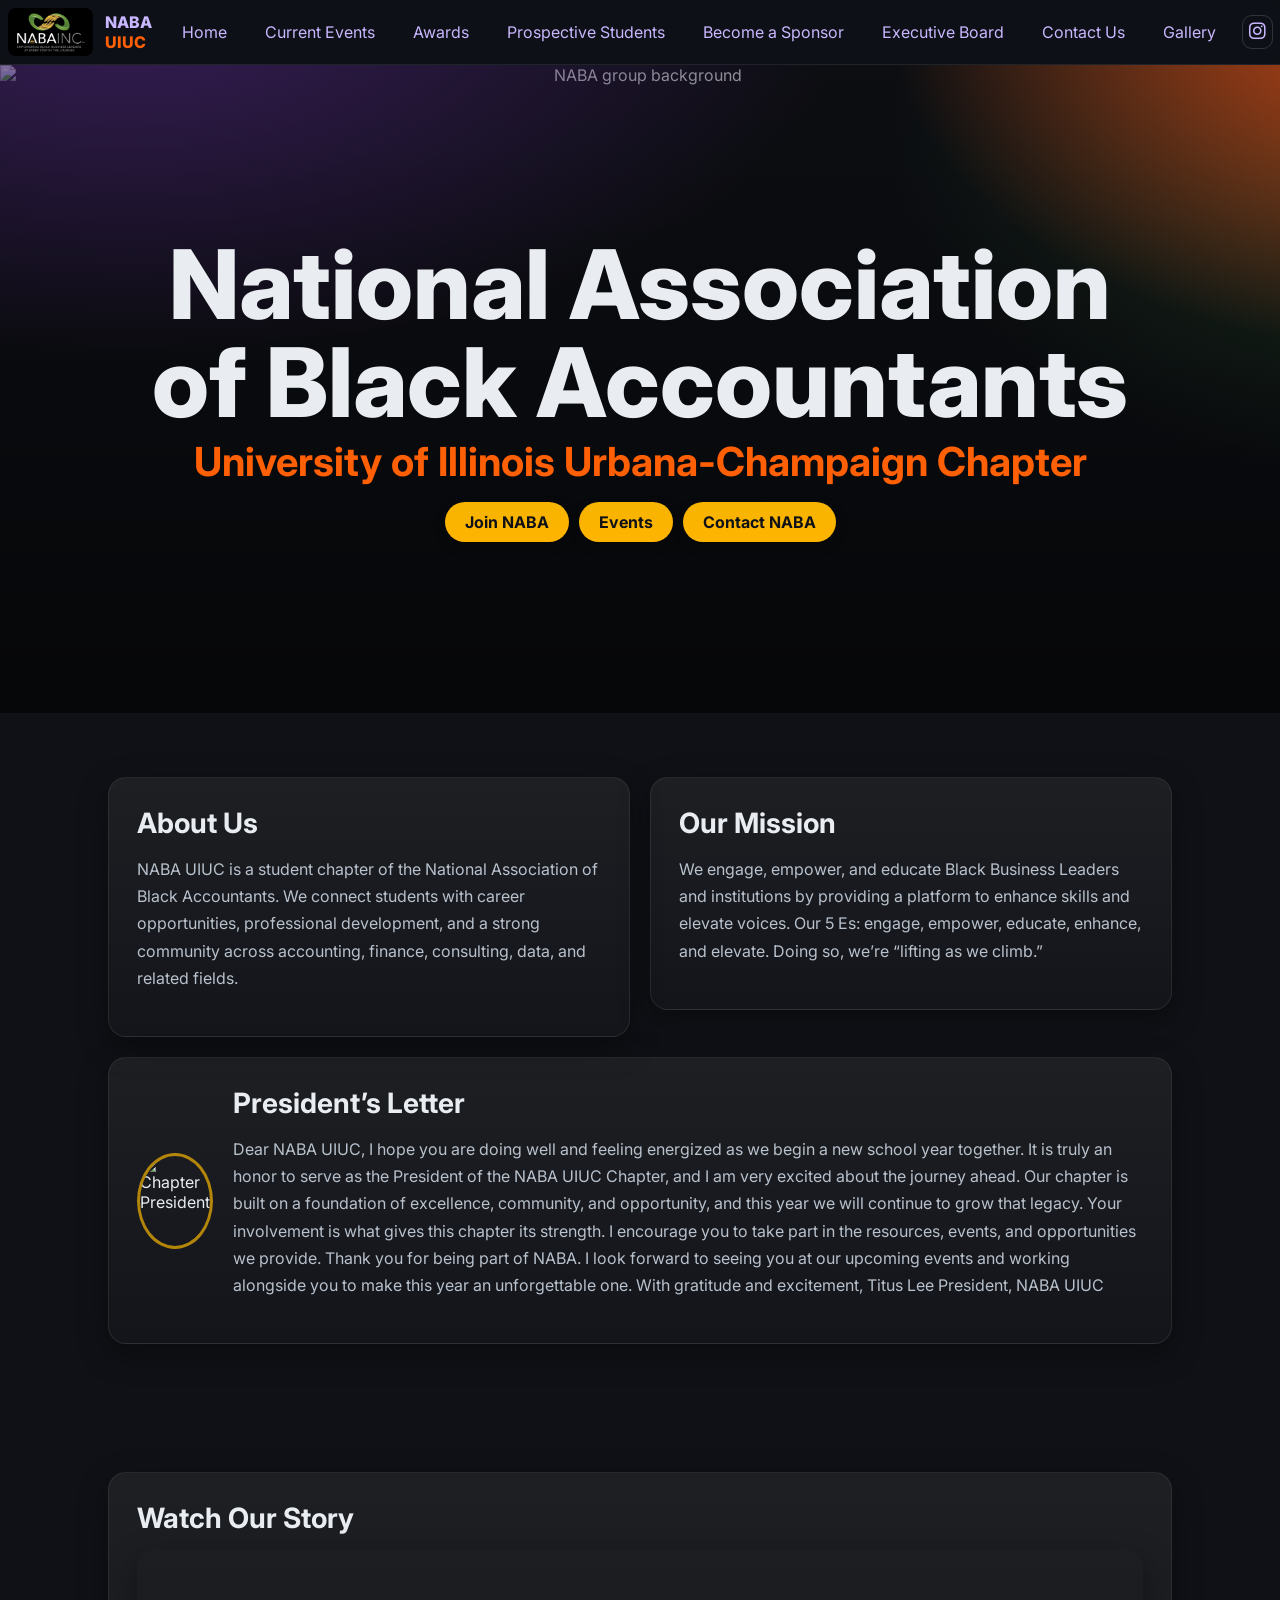
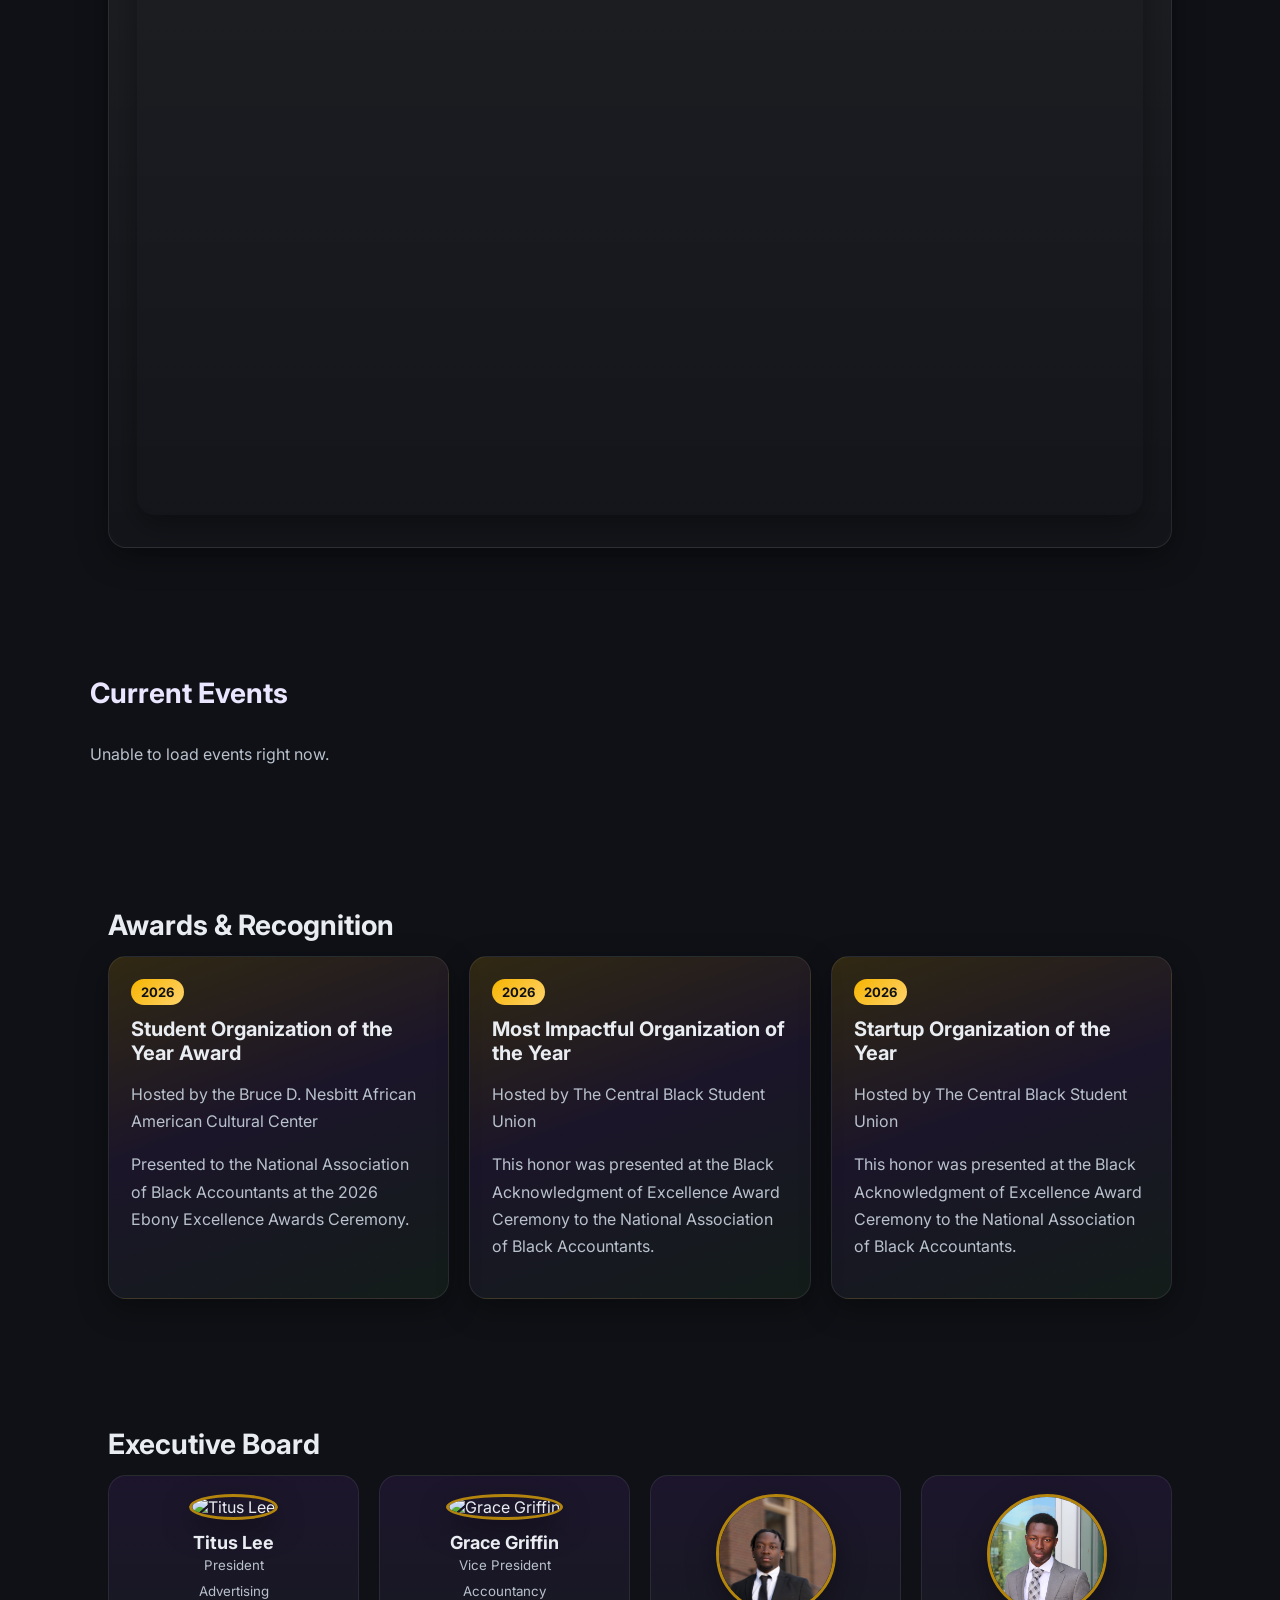
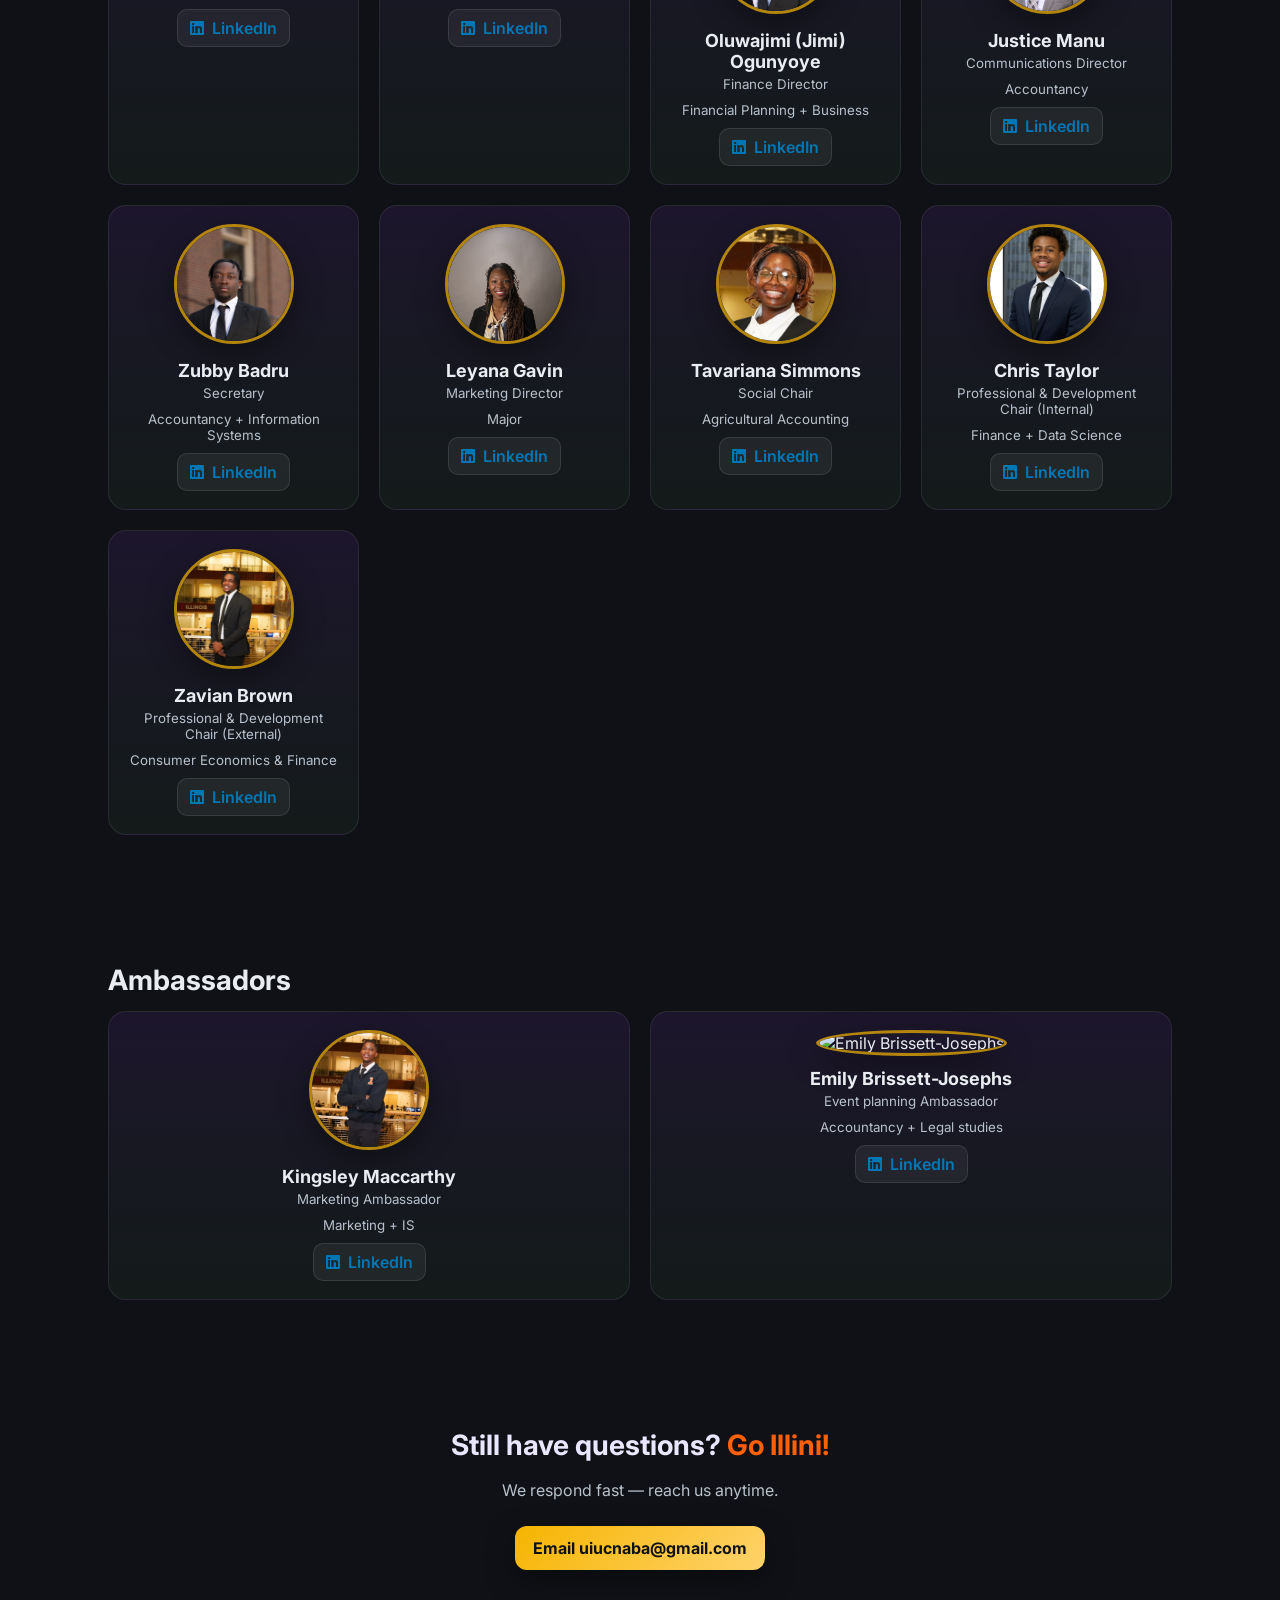
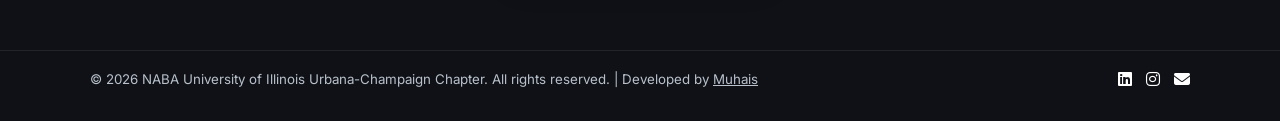
==== commit aeda23d7: "updated headshot" ====
--- a/index.html
+++ b/index.html
@@ -270,7 +270,7 @@
           </a>
       </div>
       <div class="member">
-          <img src="photos/headshots/aaliyah-polite.jpeg" alt="Tavariana Simmons" loading="lazy">
+          <img src="photos/headshots/Tavariana.jpg" alt="Tavariana Simmons" loading="lazy">
           <h4>Tavariana Simmons</h4>
           <small>Social Chair</small>
           <small>Agricultural Accounting</small>
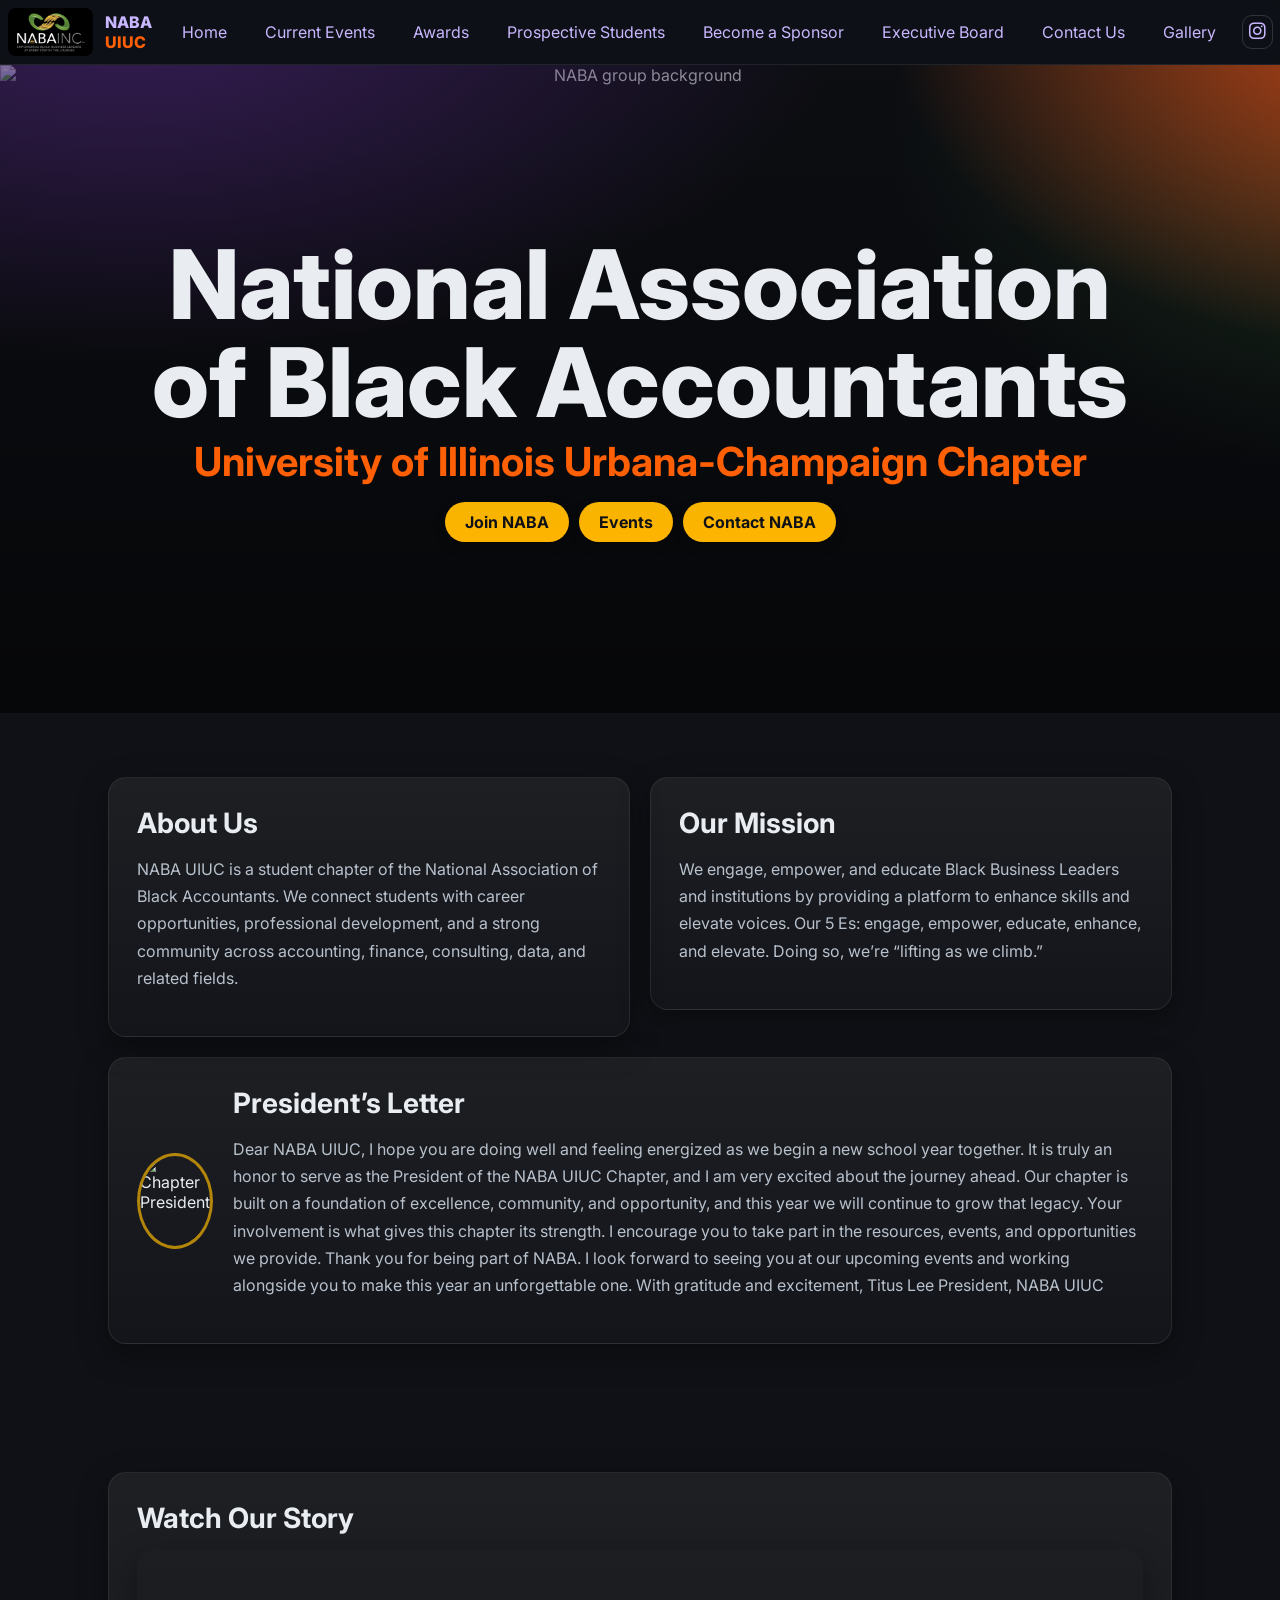
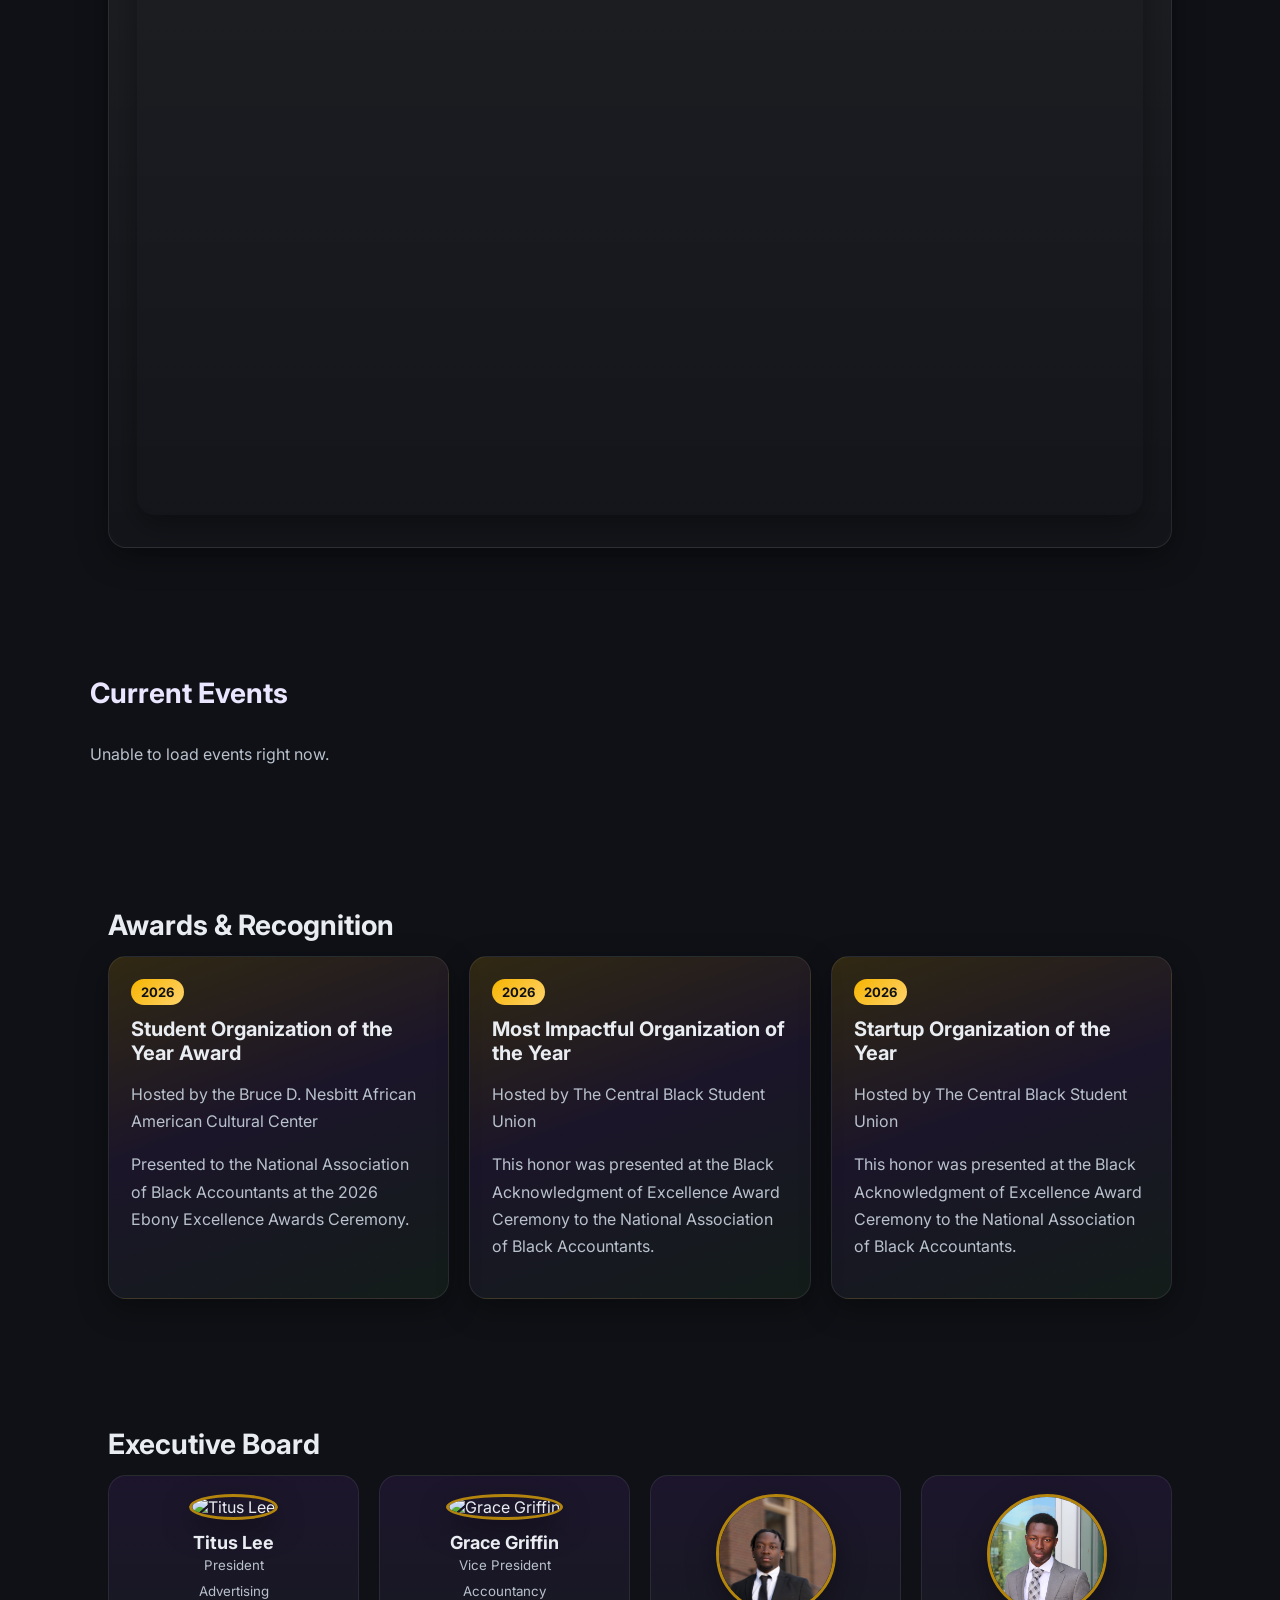
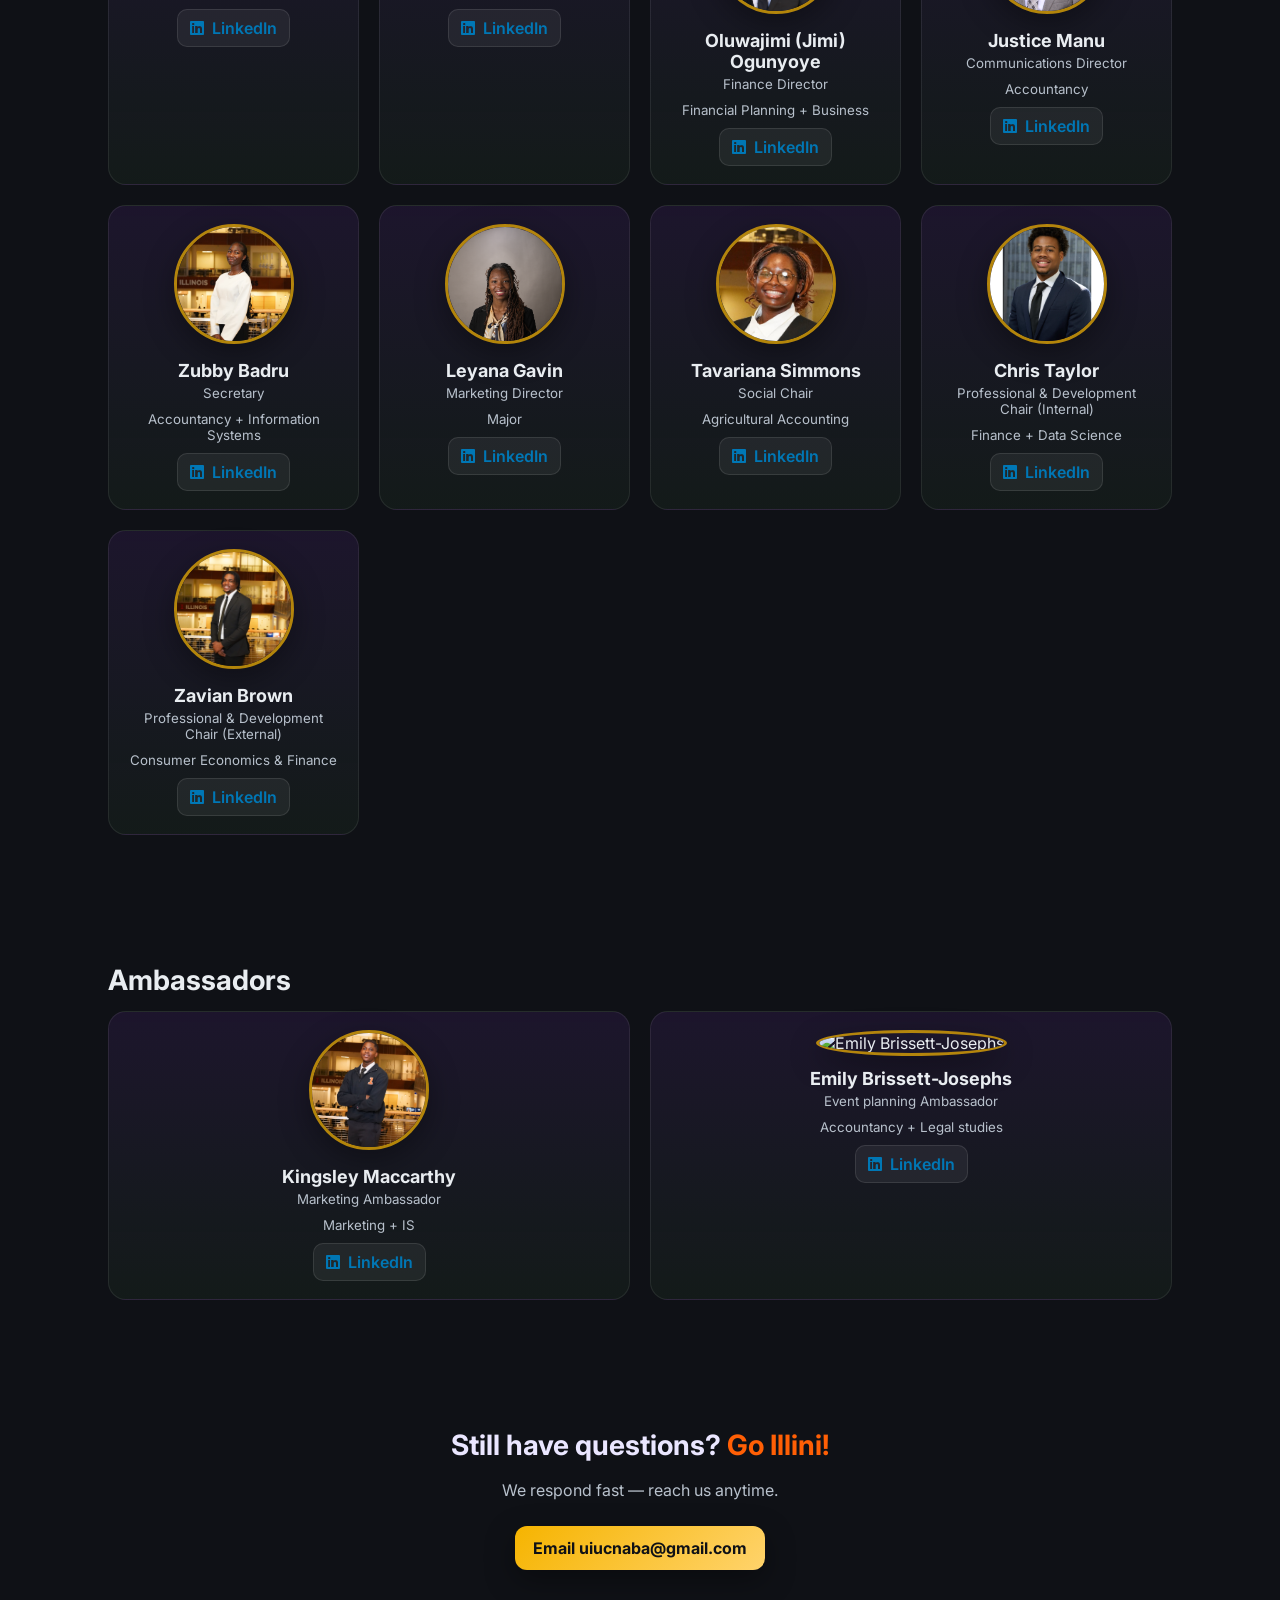
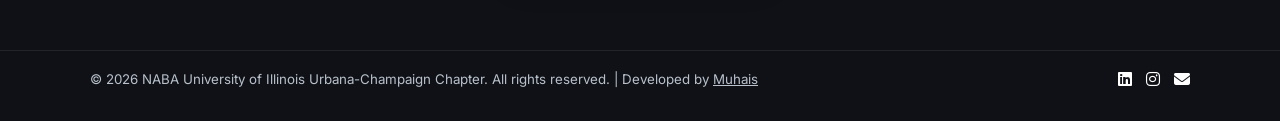
==== commit 110ebfe4: "updated headshot" ====
--- a/index.html
+++ b/index.html
@@ -250,11 +250,11 @@
           </a>
       </div>
       <div class="member">
-          <img src="photos/headshots/jimi-ogunyoye.png" alt="Zubby Badru" loading="lazy">
+          <img src="photos/headshots/Zubby Badru's headshot.jpeg" alt="Zubby Badru" loading="lazy">
           <h4>Zubby Badru</h4>
           <small>Secretary</small>
           <small>Accountancy + Information Systems</small>
-          <a class="linkedin" href="https://www.linkedin.com/in/oluwajimi/" target="_blank" rel="noopener" aria-label="LinkedIn">
+          <a class="linkedin" href="https://www.linkedin.com/in/zubaidah-badru/" target="_blank" rel="noopener" aria-label="LinkedIn">
               <i class="fab fa-linkedin"></i>
               LinkedIn
           </a>
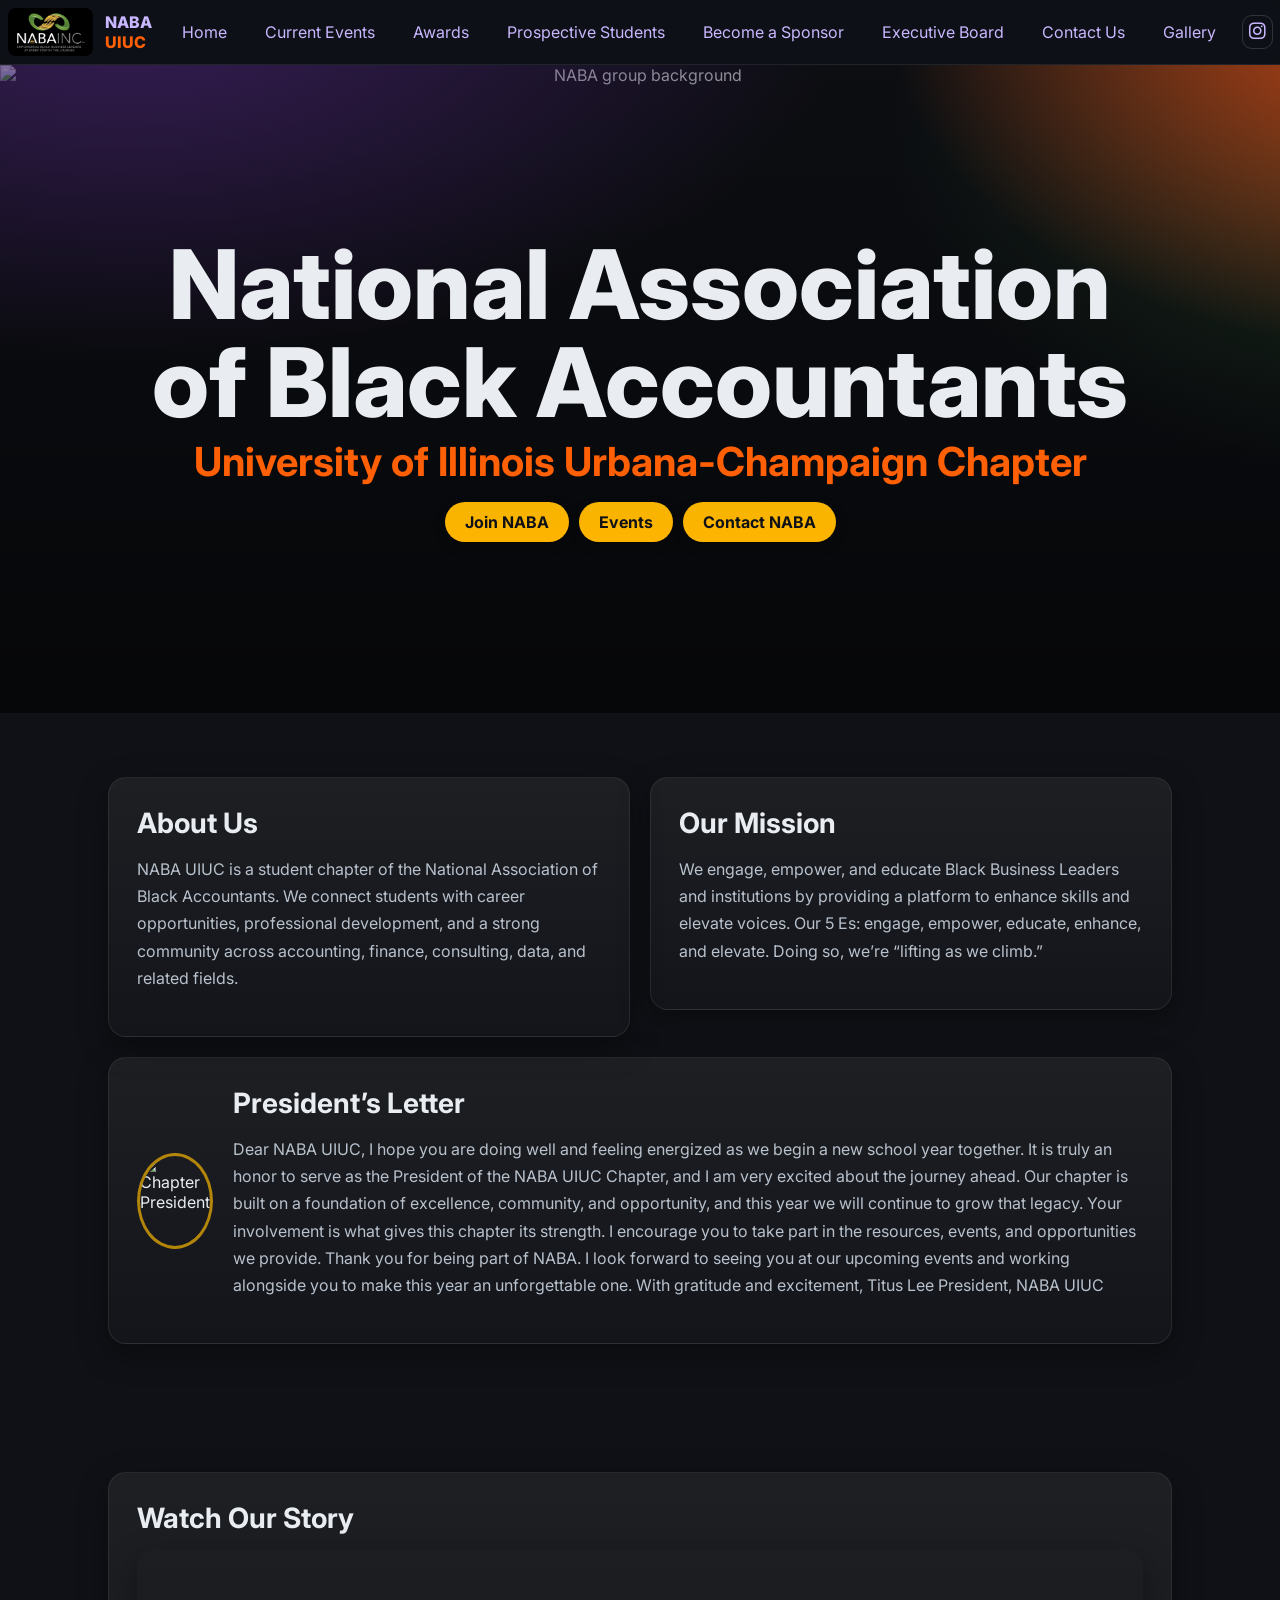
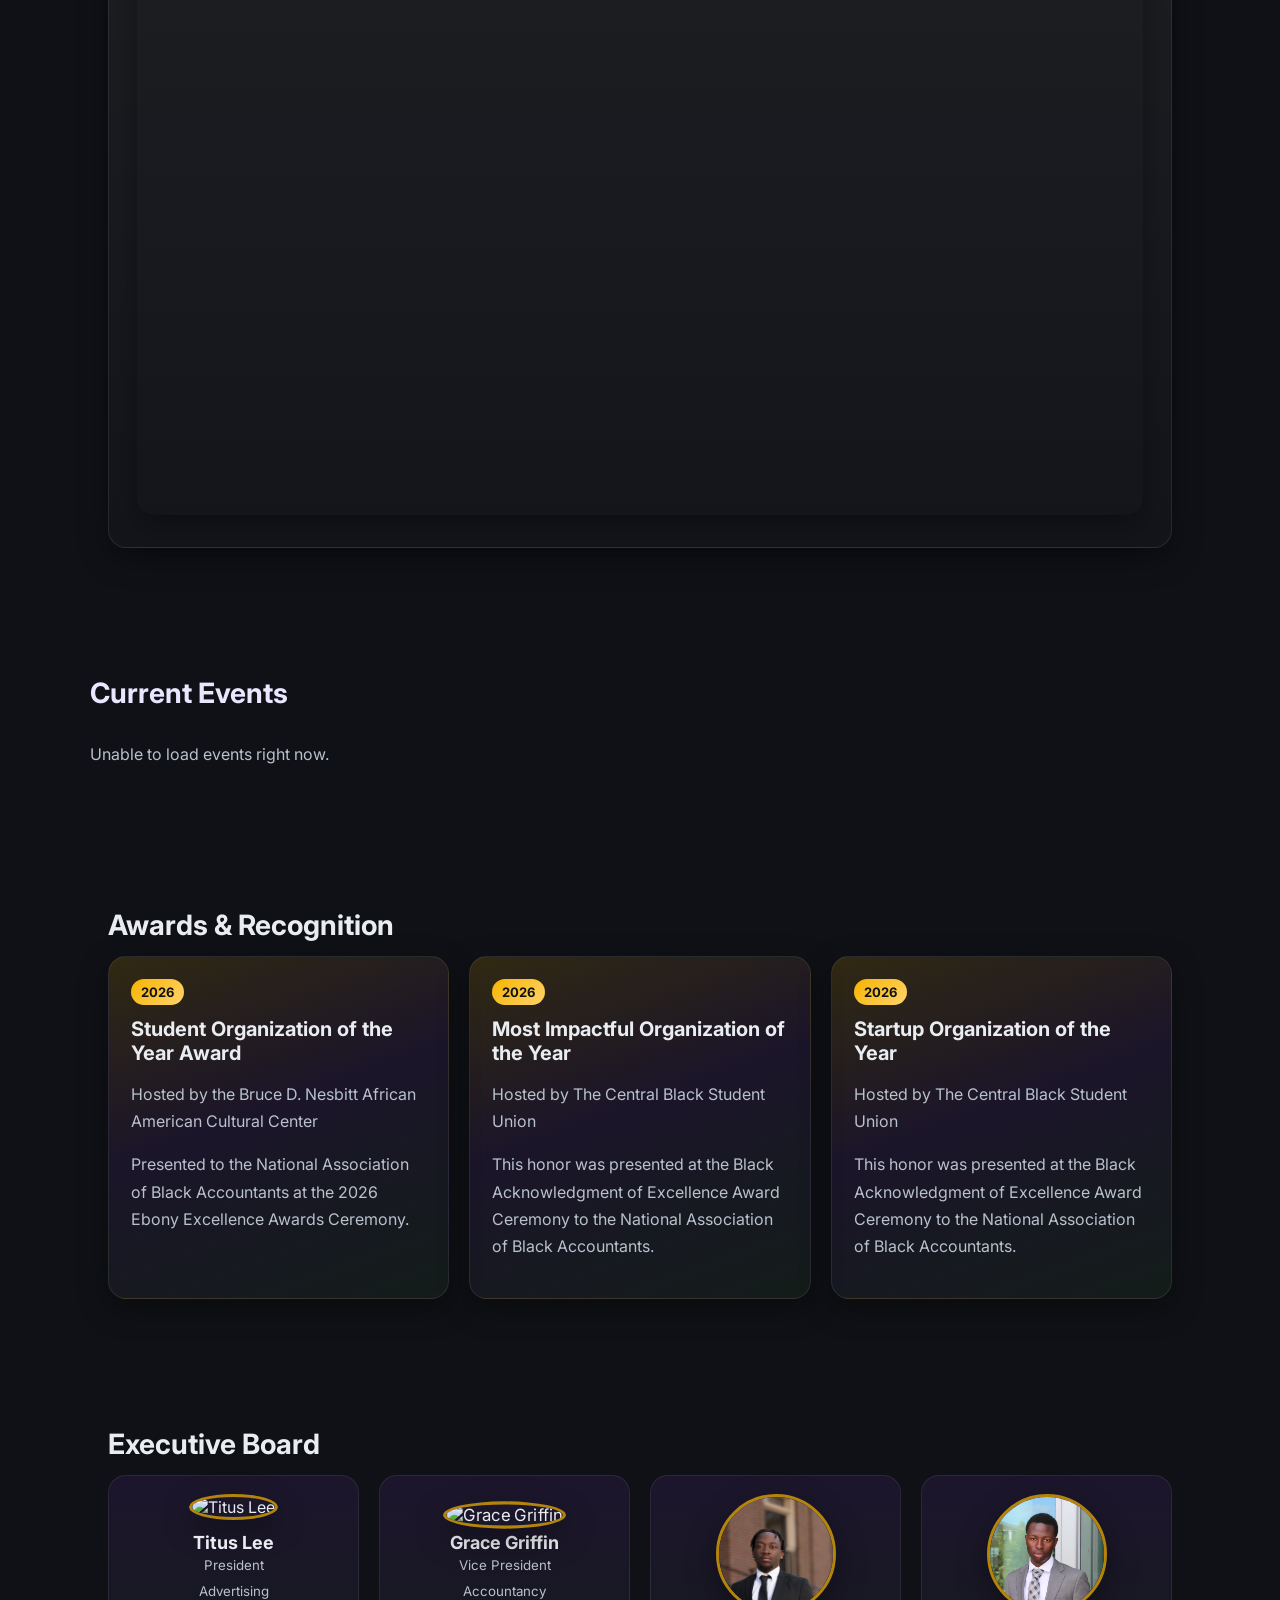
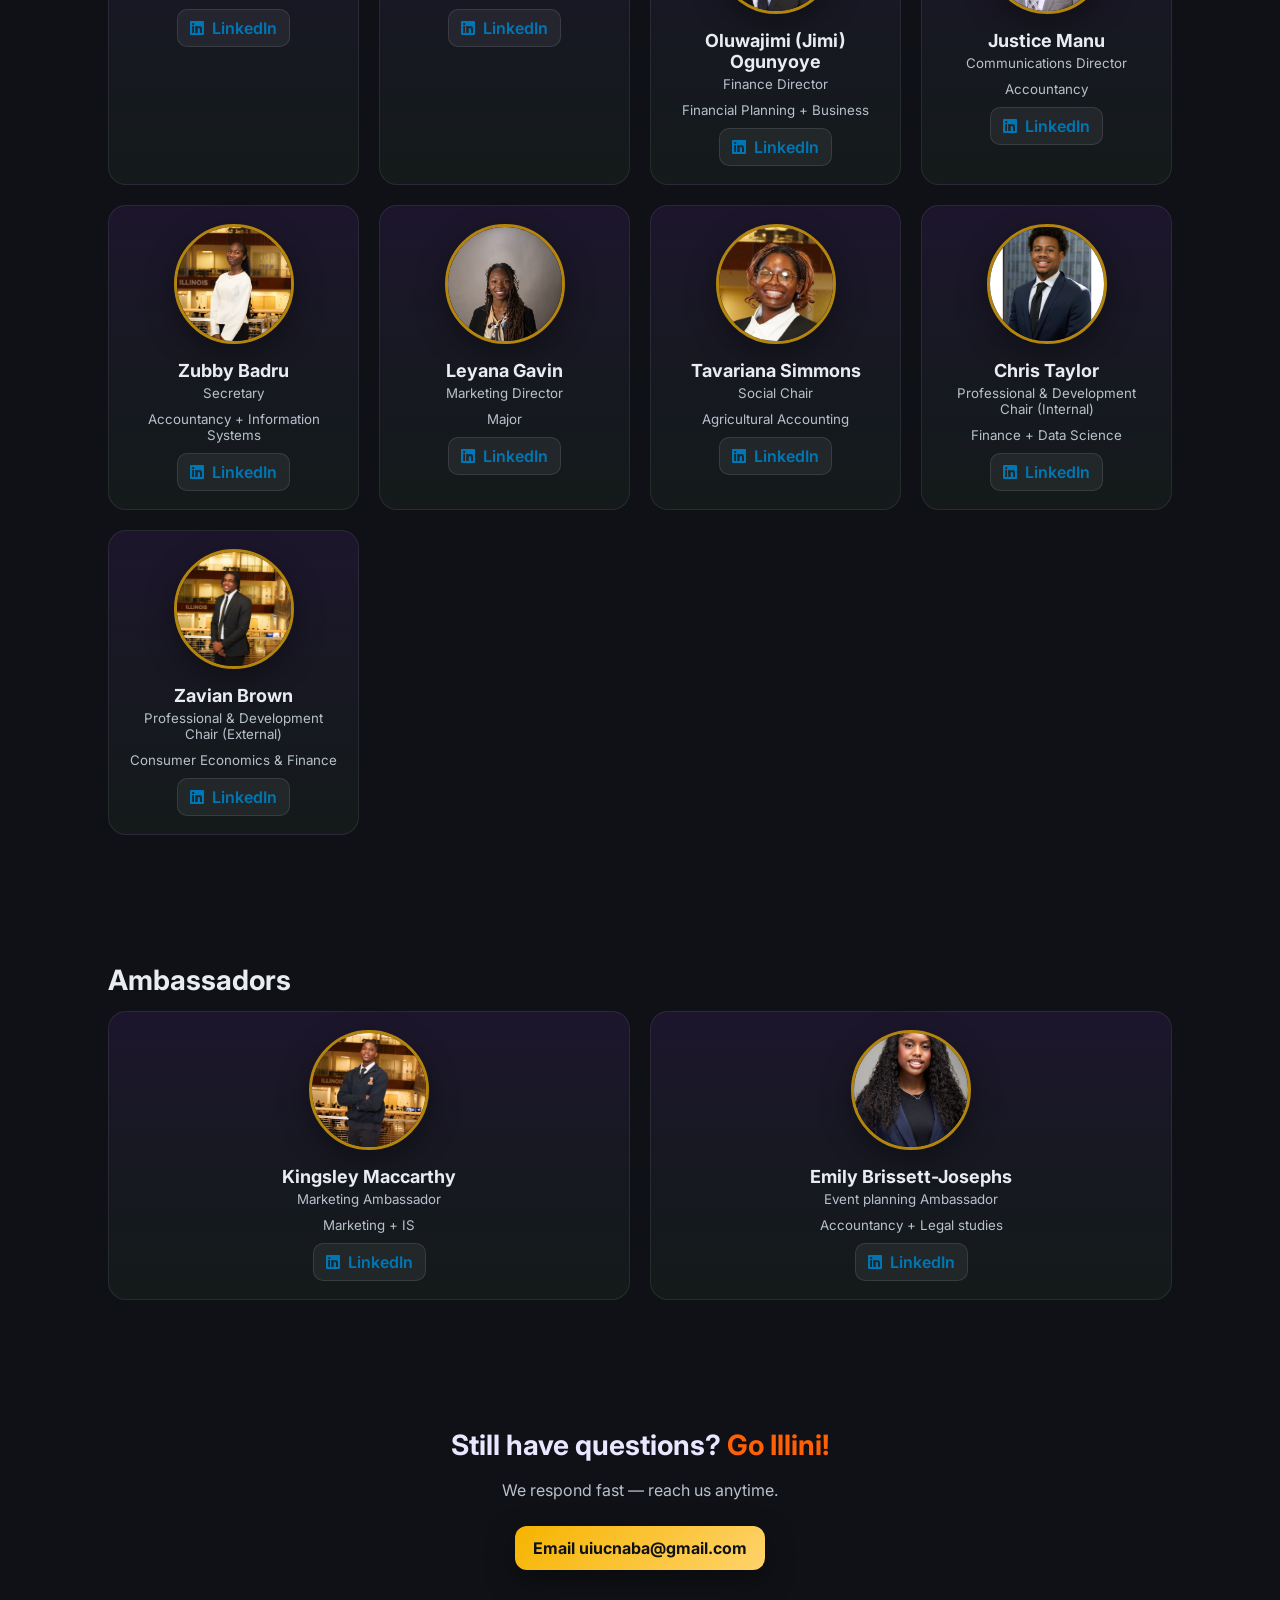
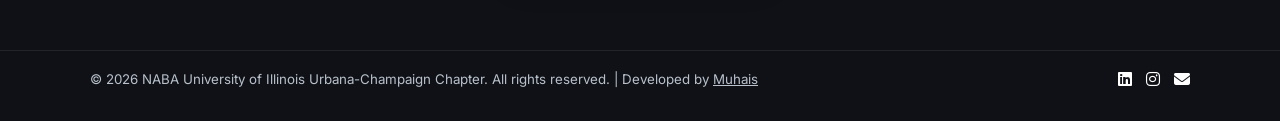
==== commit d4565d61: "updated headshot" ====
--- a/index.html
+++ b/index.html
@@ -219,8 +219,8 @@
           LinkedIn
       </a>
     </div>
-      <div class="member">
-          <img src="photos/headshots/grace-griffin.jpeg" alt="Grace Griffin" loading="lazy">
+      <div class="member grace-member">
+          <img src="photos/headshots/Grace-Griffin.jpeg" alt="Grace Griffin" loading="lazy">
           <h4>Grace Griffin</h4>
           <small>Vice President</small>
           <small>Accountancy</small>
--- a/style.css
+++ b/style.css
@@ -312,6 +312,10 @@
     border:3px solid rgba(246,180,0,.7);
     box-shadow:var(--shadow)
 }
+.grace-member img{
+    transform:translateY(8px) scale(1.05);
+    object-position:center 20%;
+}
 .member h4{
     margin:12px 0 4px;
     font-size:18px
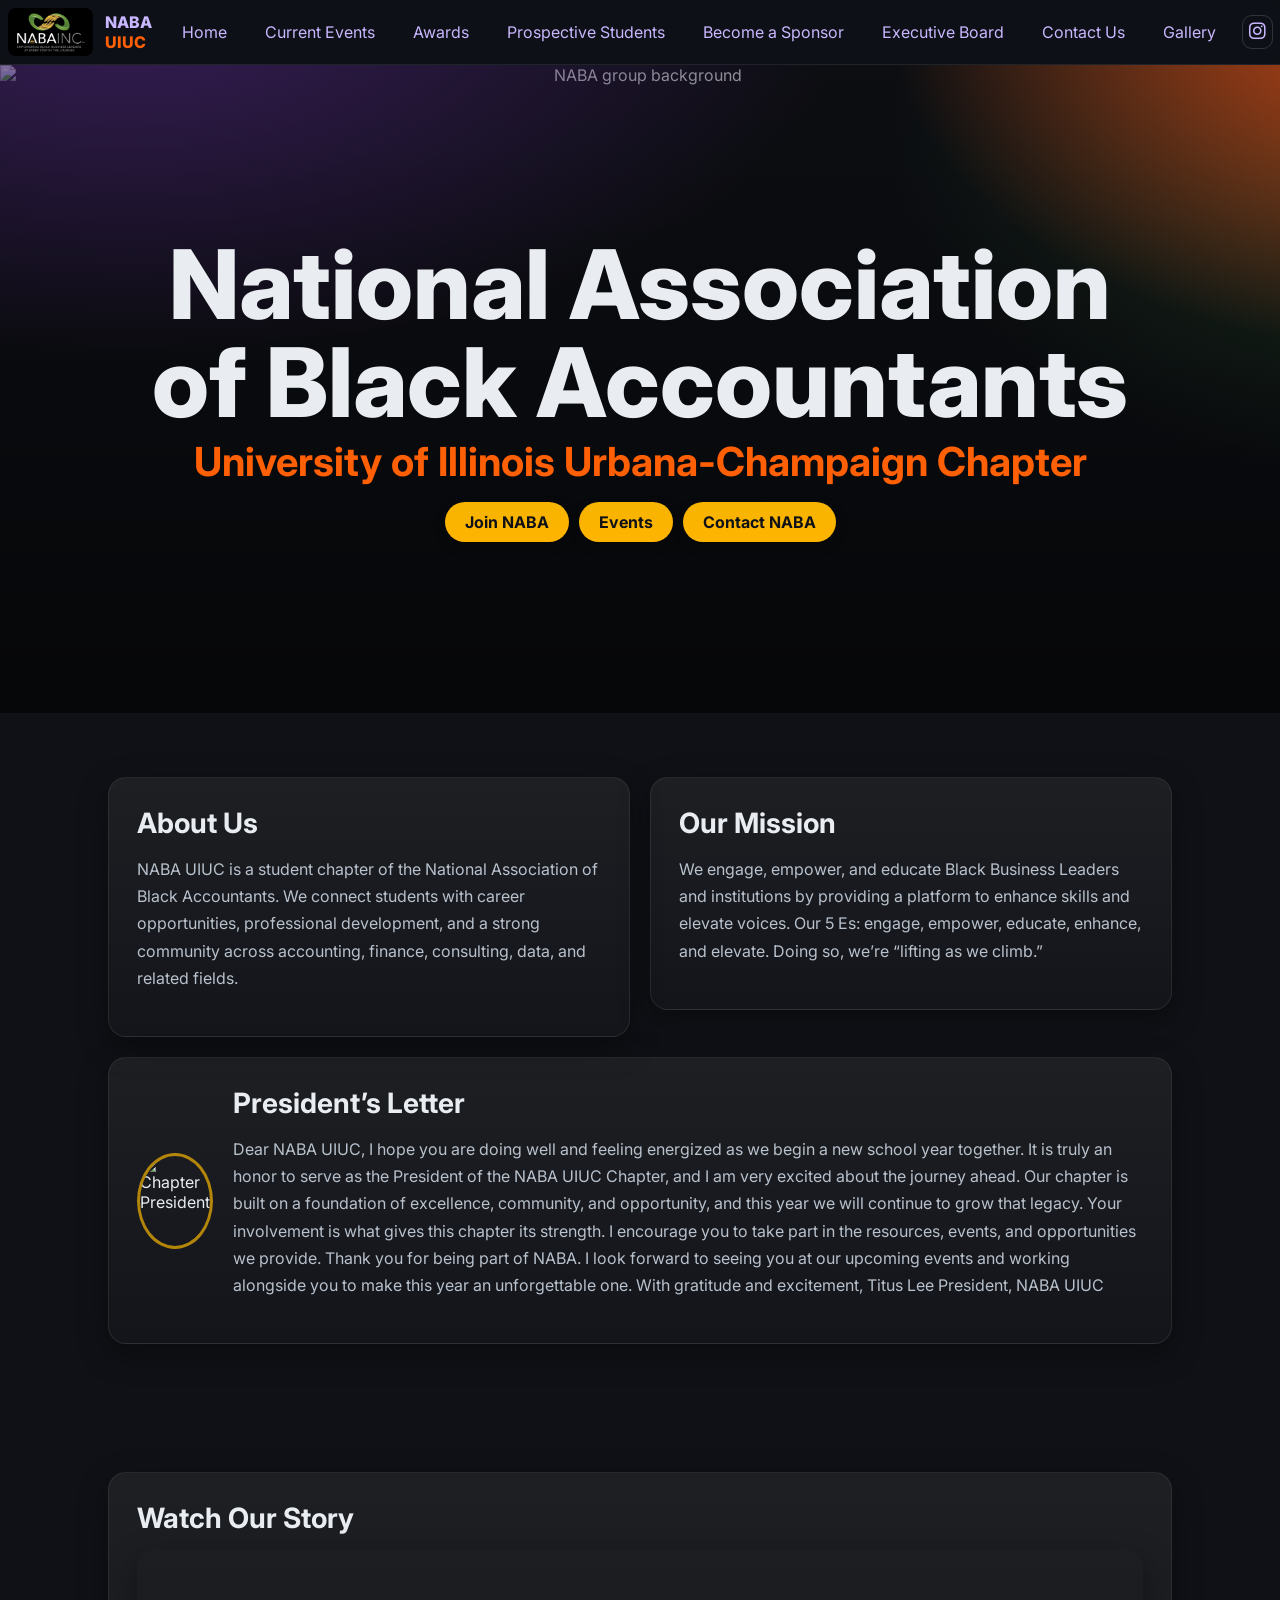
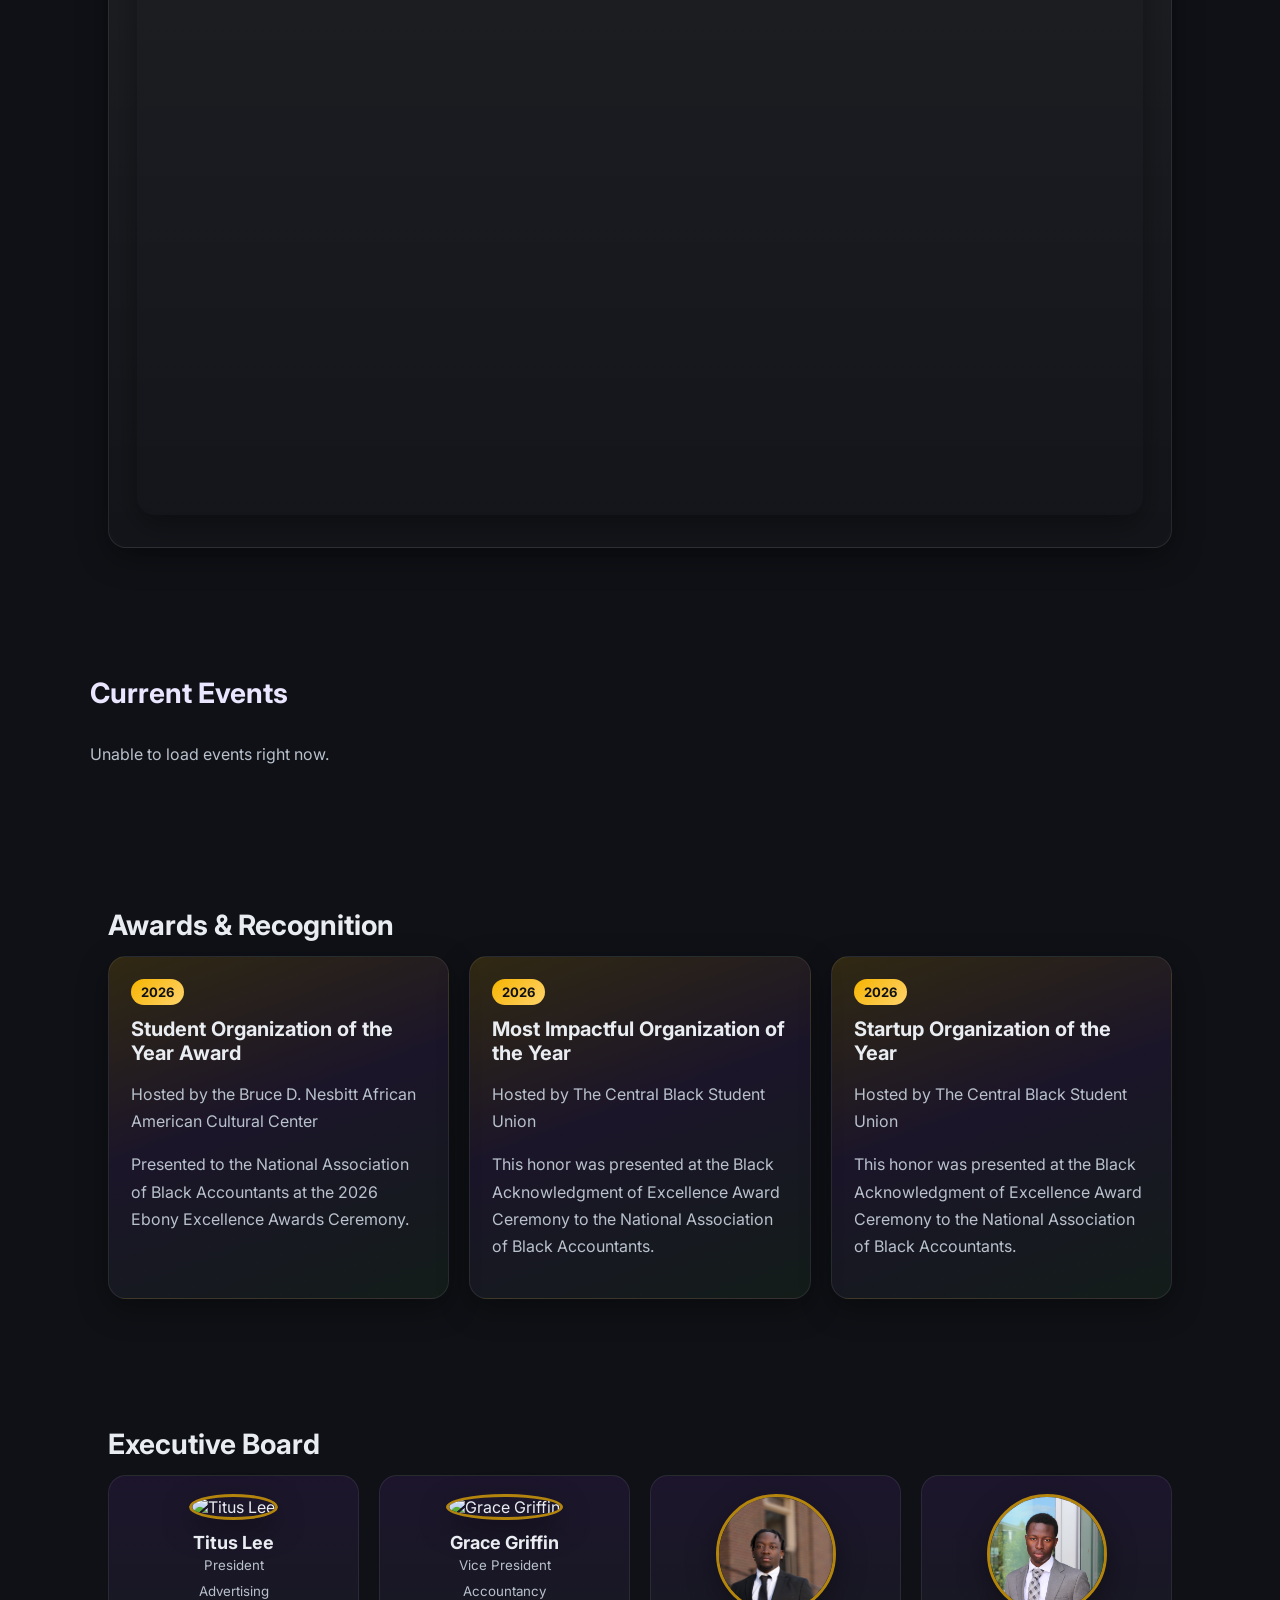
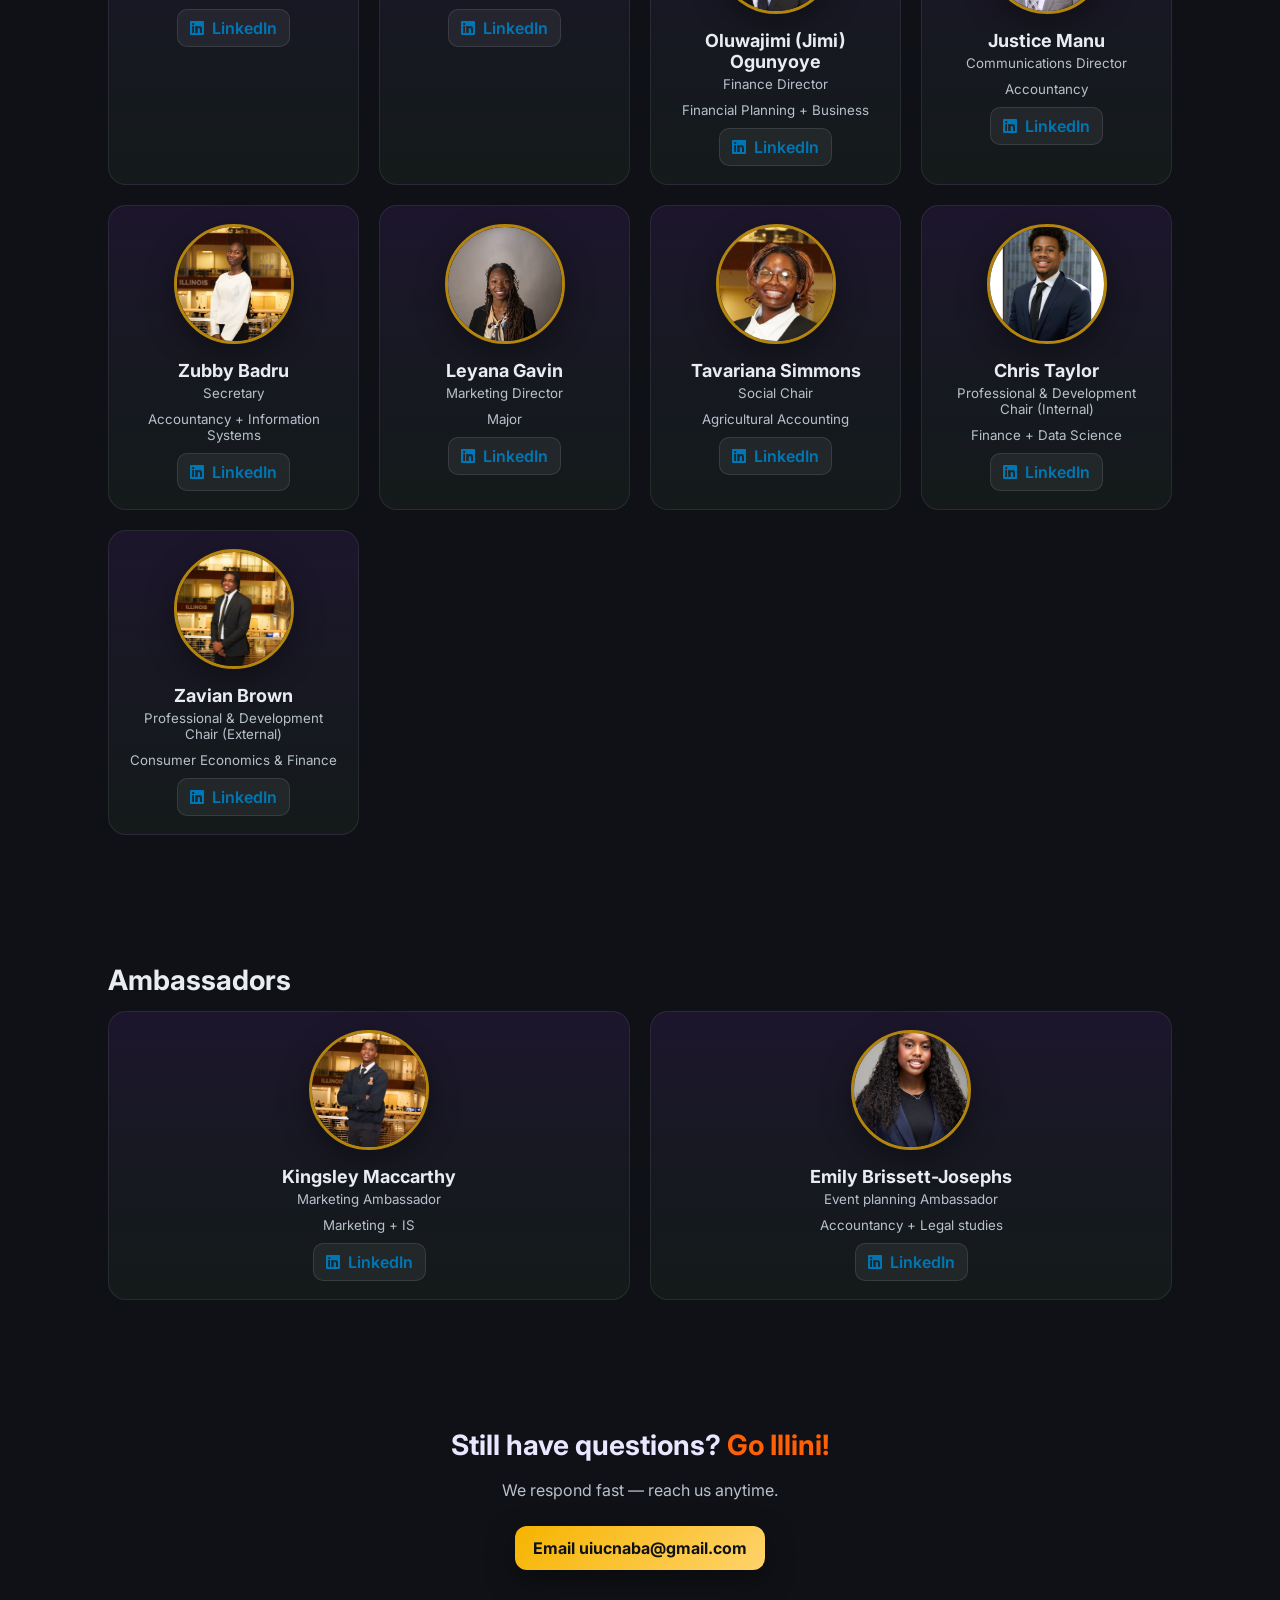
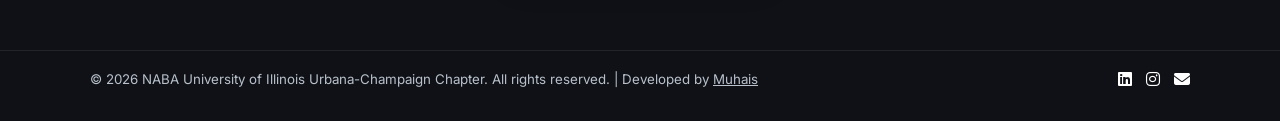
==== commit 4b7d343b: "updated headshot" ====
--- a/index.html
+++ b/index.html
@@ -219,7 +219,7 @@
           LinkedIn
       </a>
     </div>
-      <div class="member grace-member">
+      <div class="member">
           <img src="photos/headshots/Grace-Griffin.jpeg" alt="Grace Griffin" loading="lazy">
           <h4>Grace Griffin</h4>
           <small>Vice President</small>
--- a/style.css
+++ b/style.css
@@ -312,10 +312,6 @@
     border:3px solid rgba(246,180,0,.7);
     box-shadow:var(--shadow)
 }
-.grace-member img{
-    transform:translateY(8px) scale(1.05);
-    object-position:center 20%;
-}
 .member h4{
     margin:12px 0 4px;
     font-size:18px
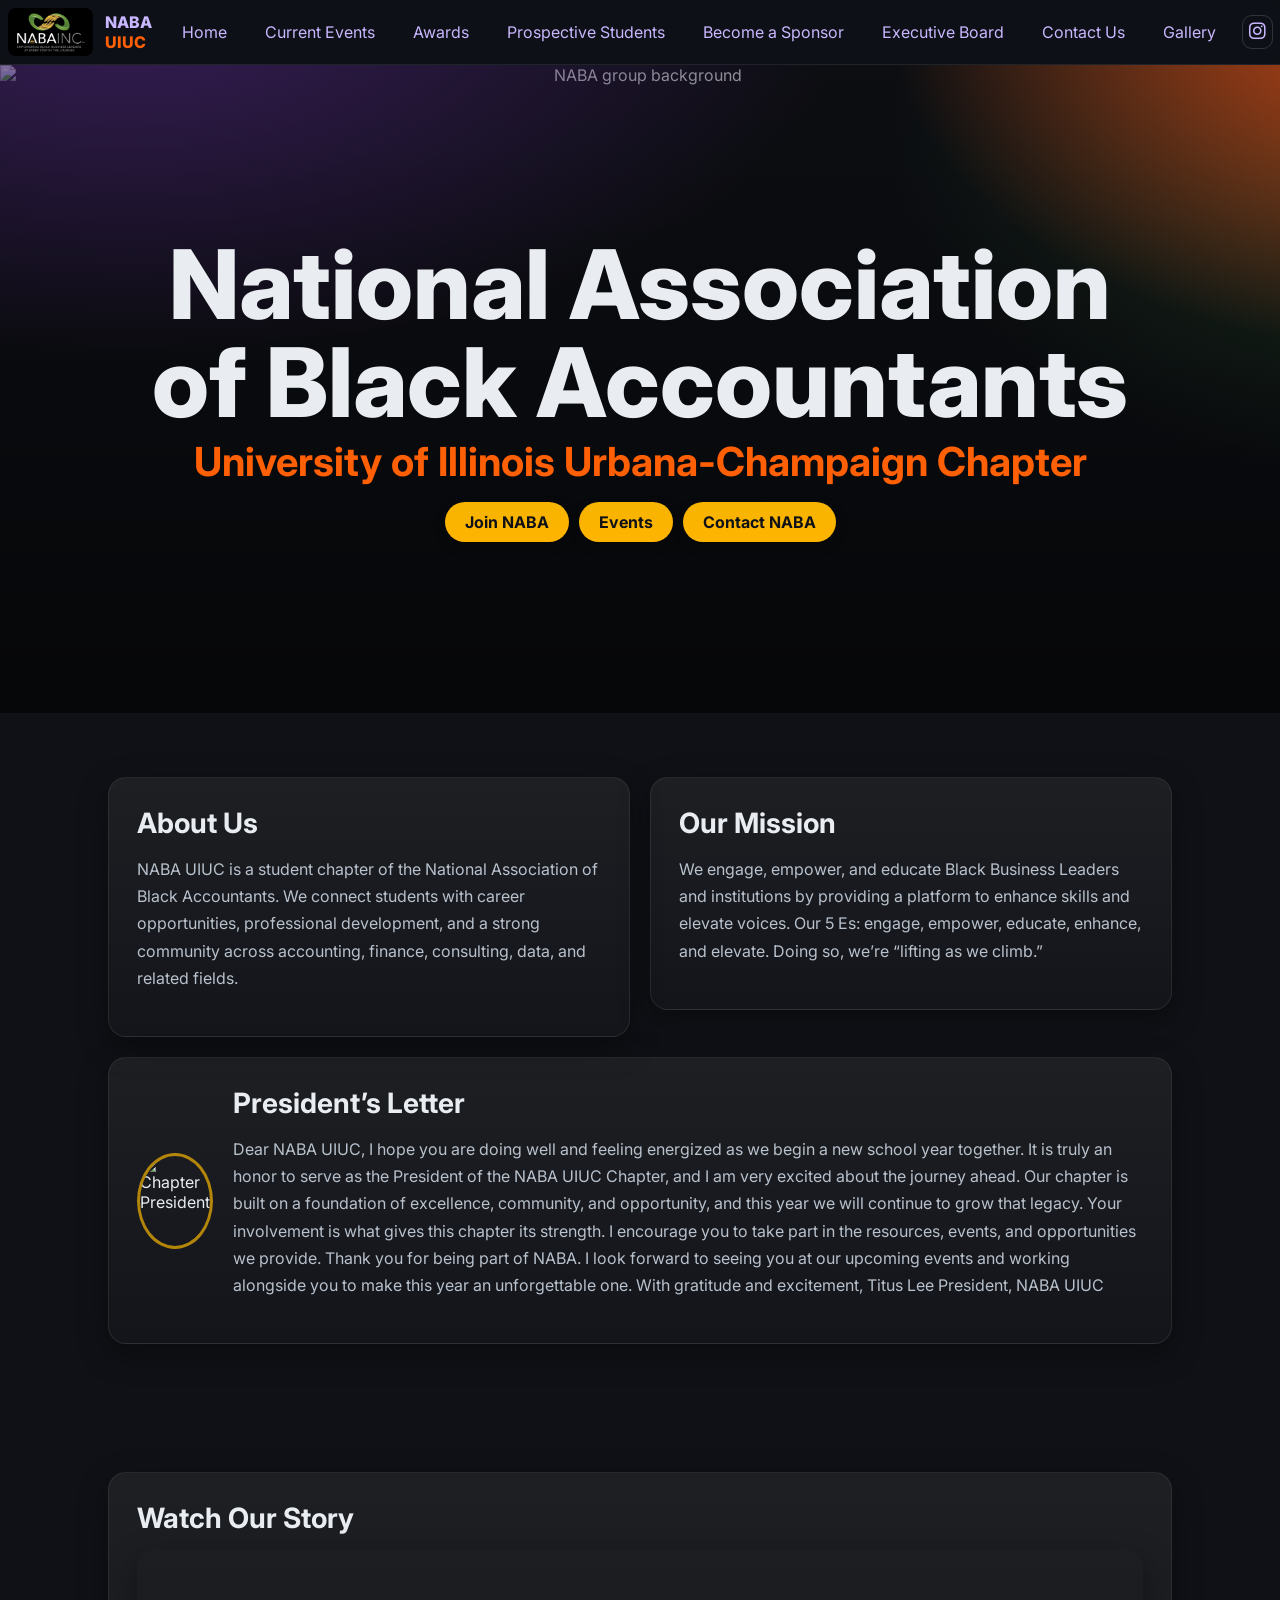
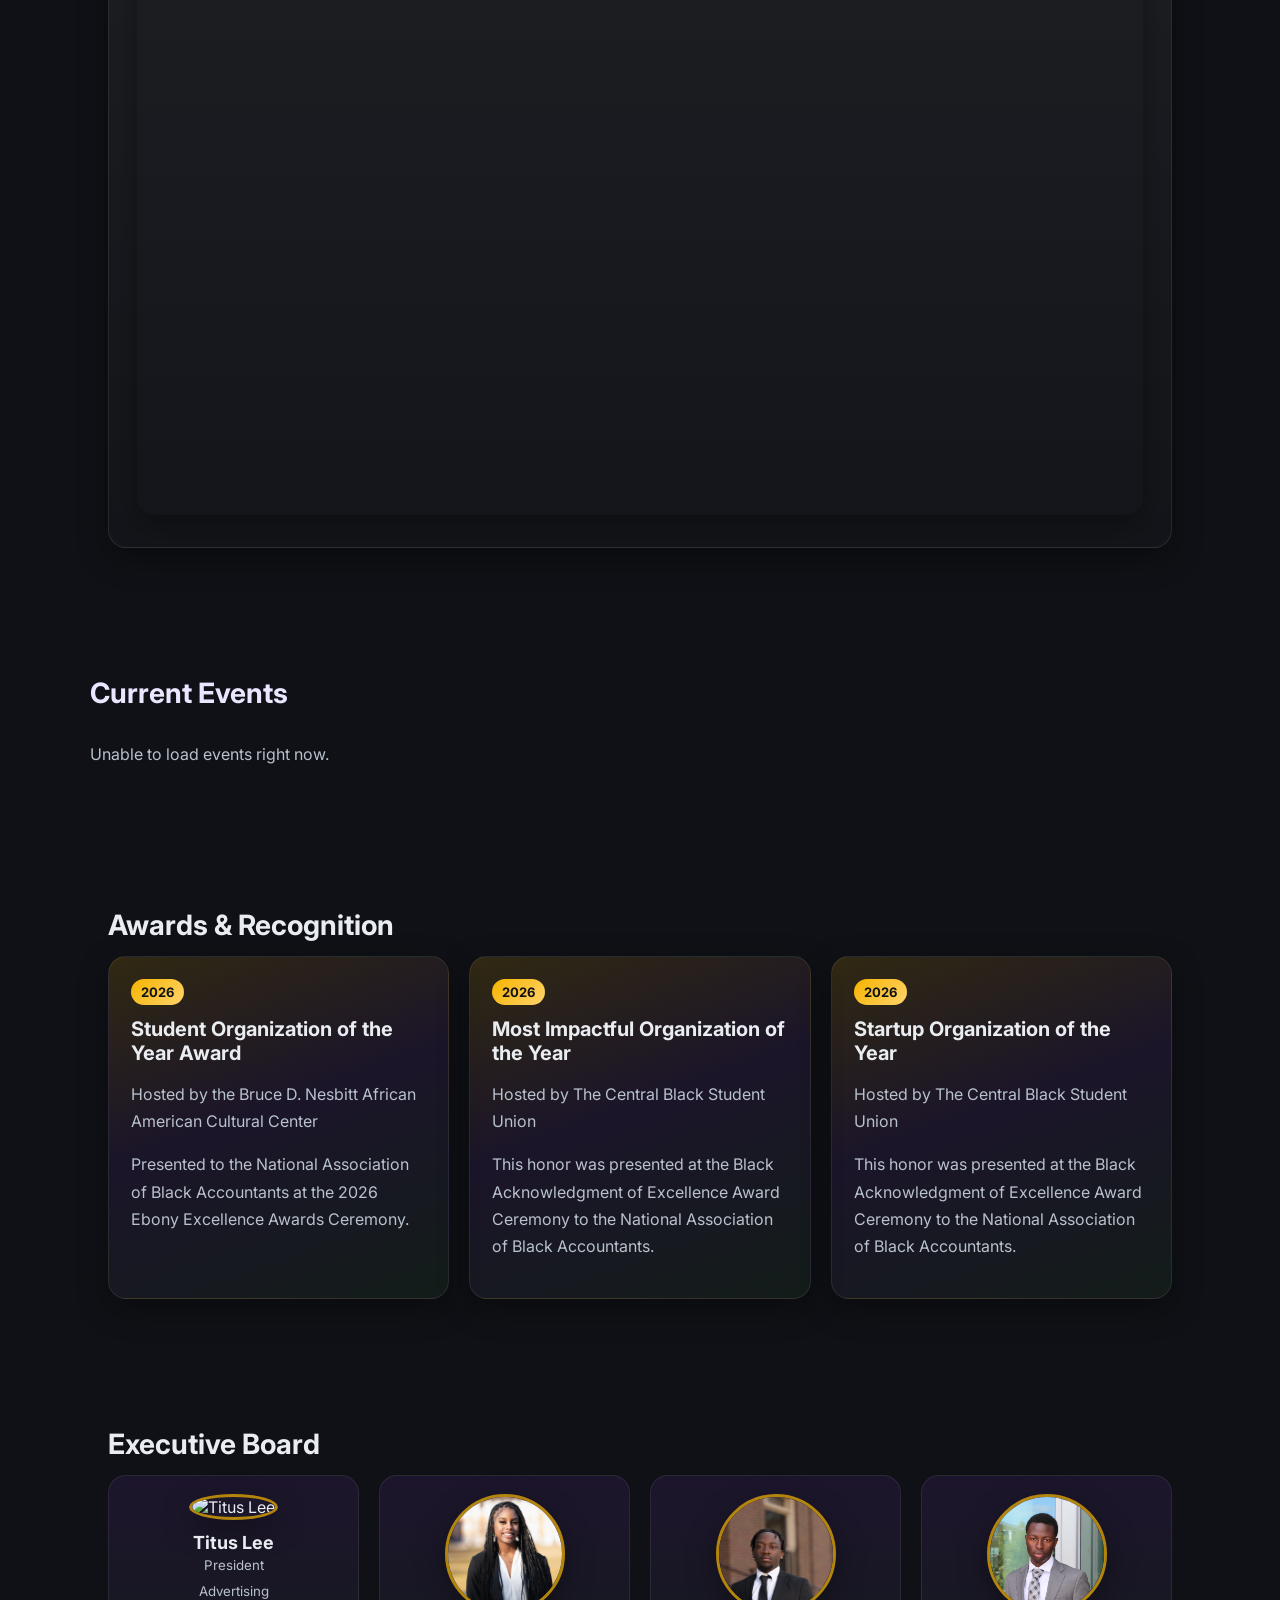
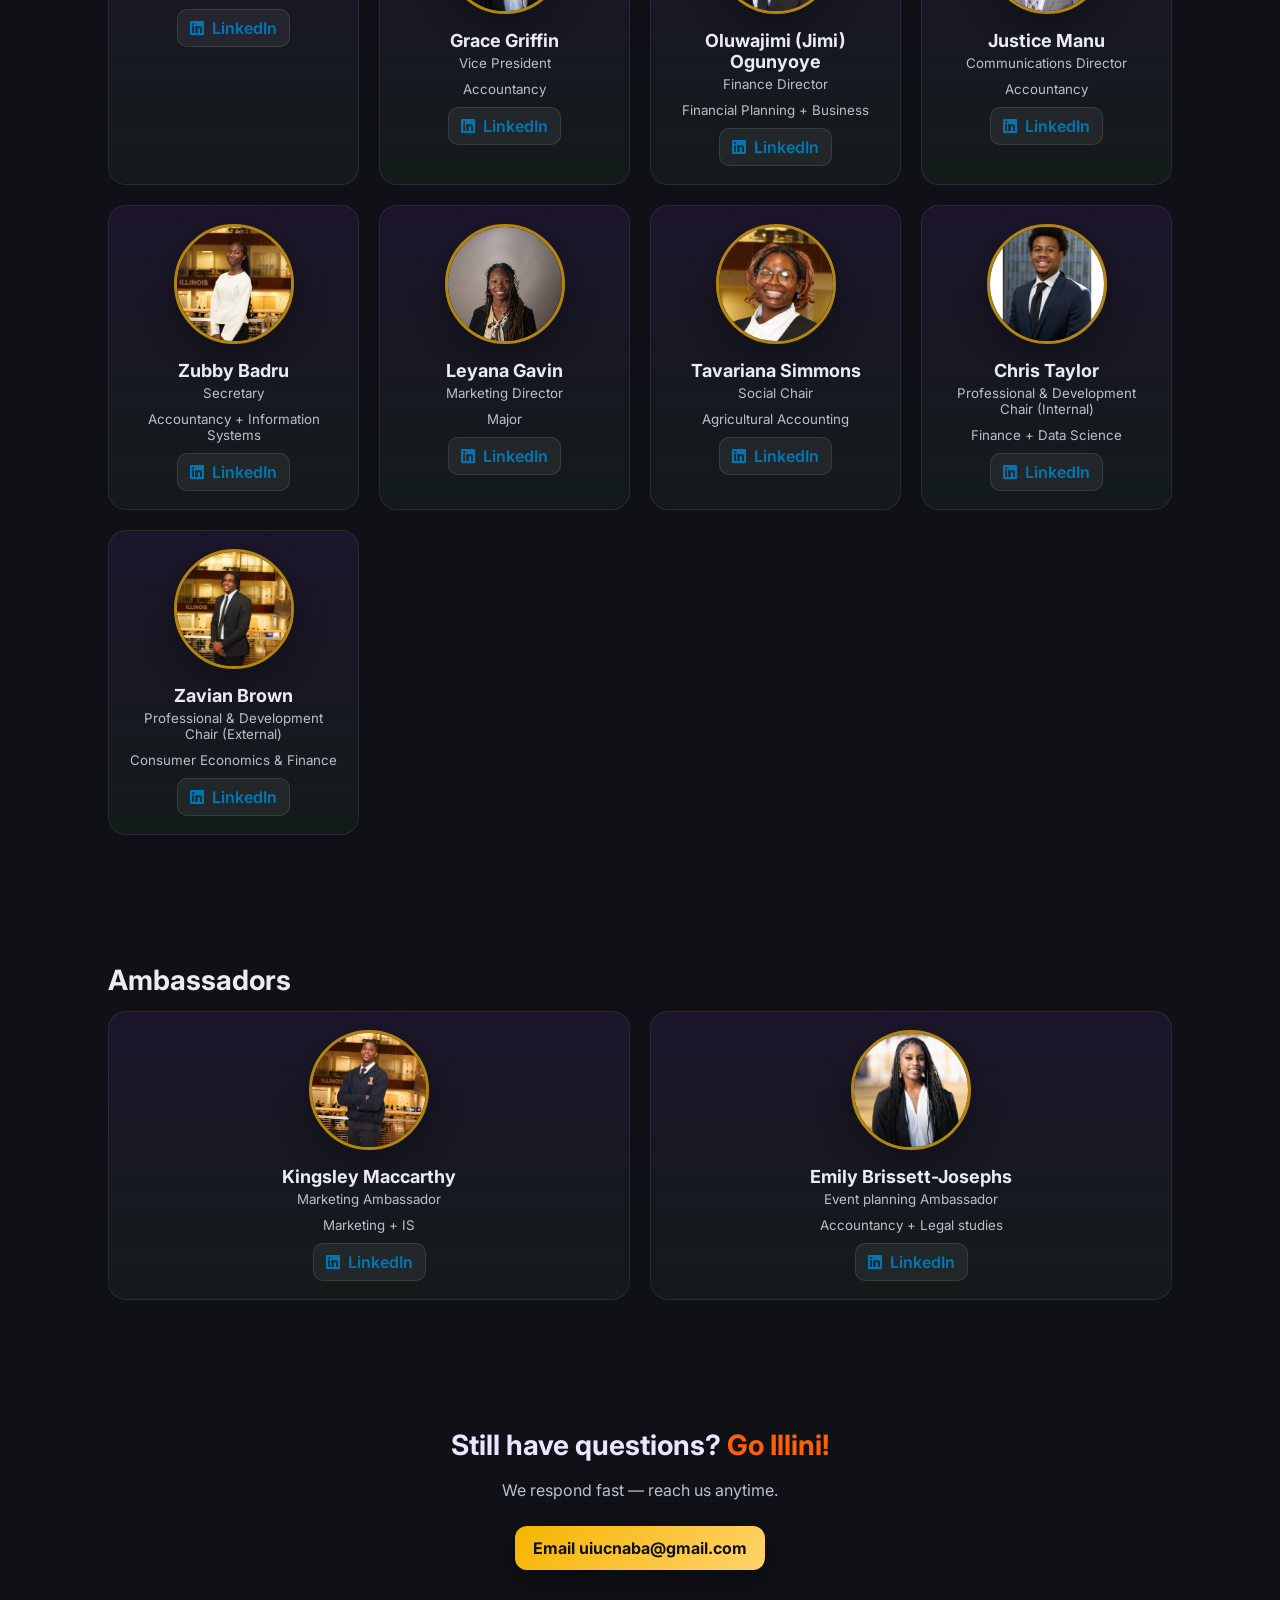
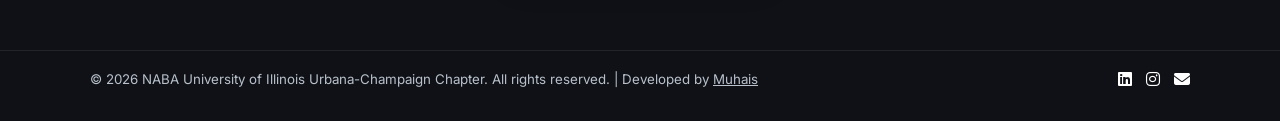
==== commit 69cd8fec: "updated headshot" ====
--- a/index.html
+++ b/index.html
@@ -220,7 +220,7 @@
       </a>
     </div>
       <div class="member">
-          <img src="photos/headshots/Grace-Griffin.jpeg" alt="Grace Griffin" loading="lazy">
+          <img src="photos/headshots/grace-griffin.jpeg" alt="Grace Griffin" loading="lazy">
           <h4>Grace Griffin</h4>
           <small>Vice President</small>
           <small>Accountancy</small>
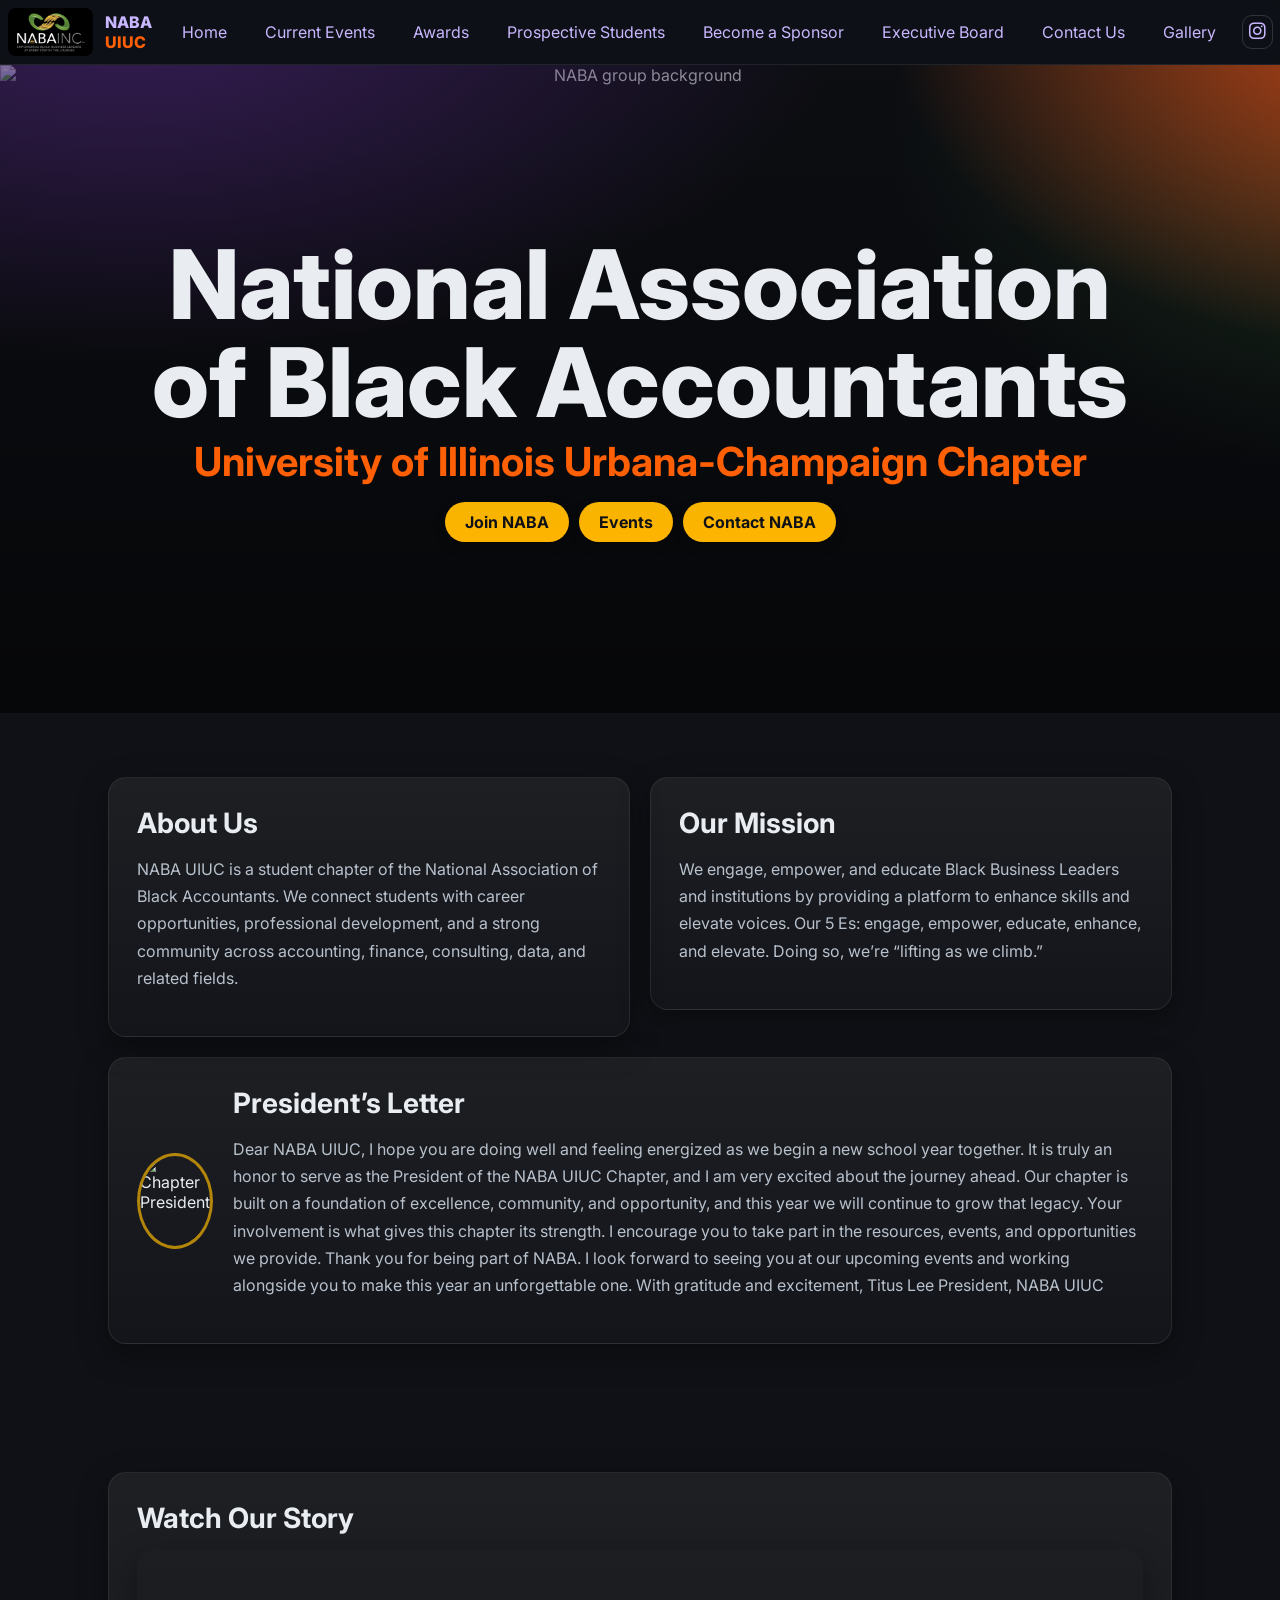
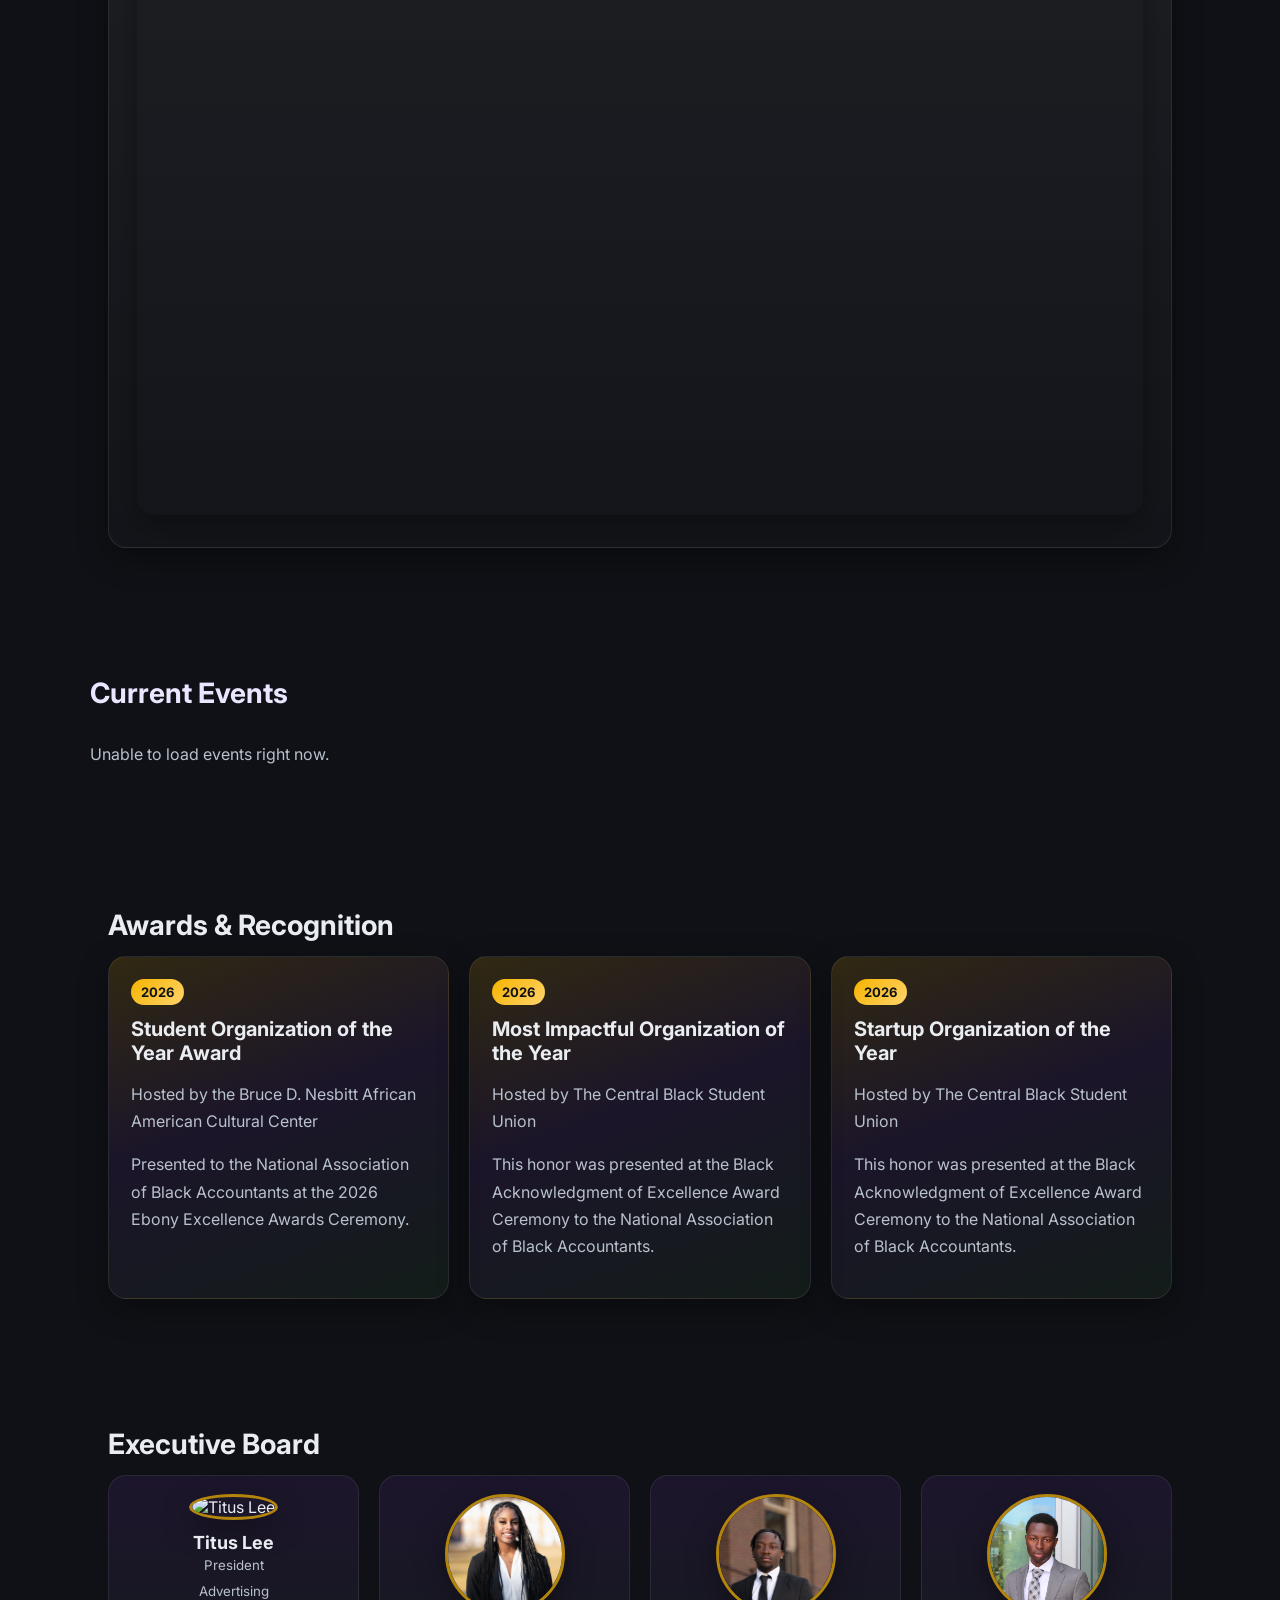
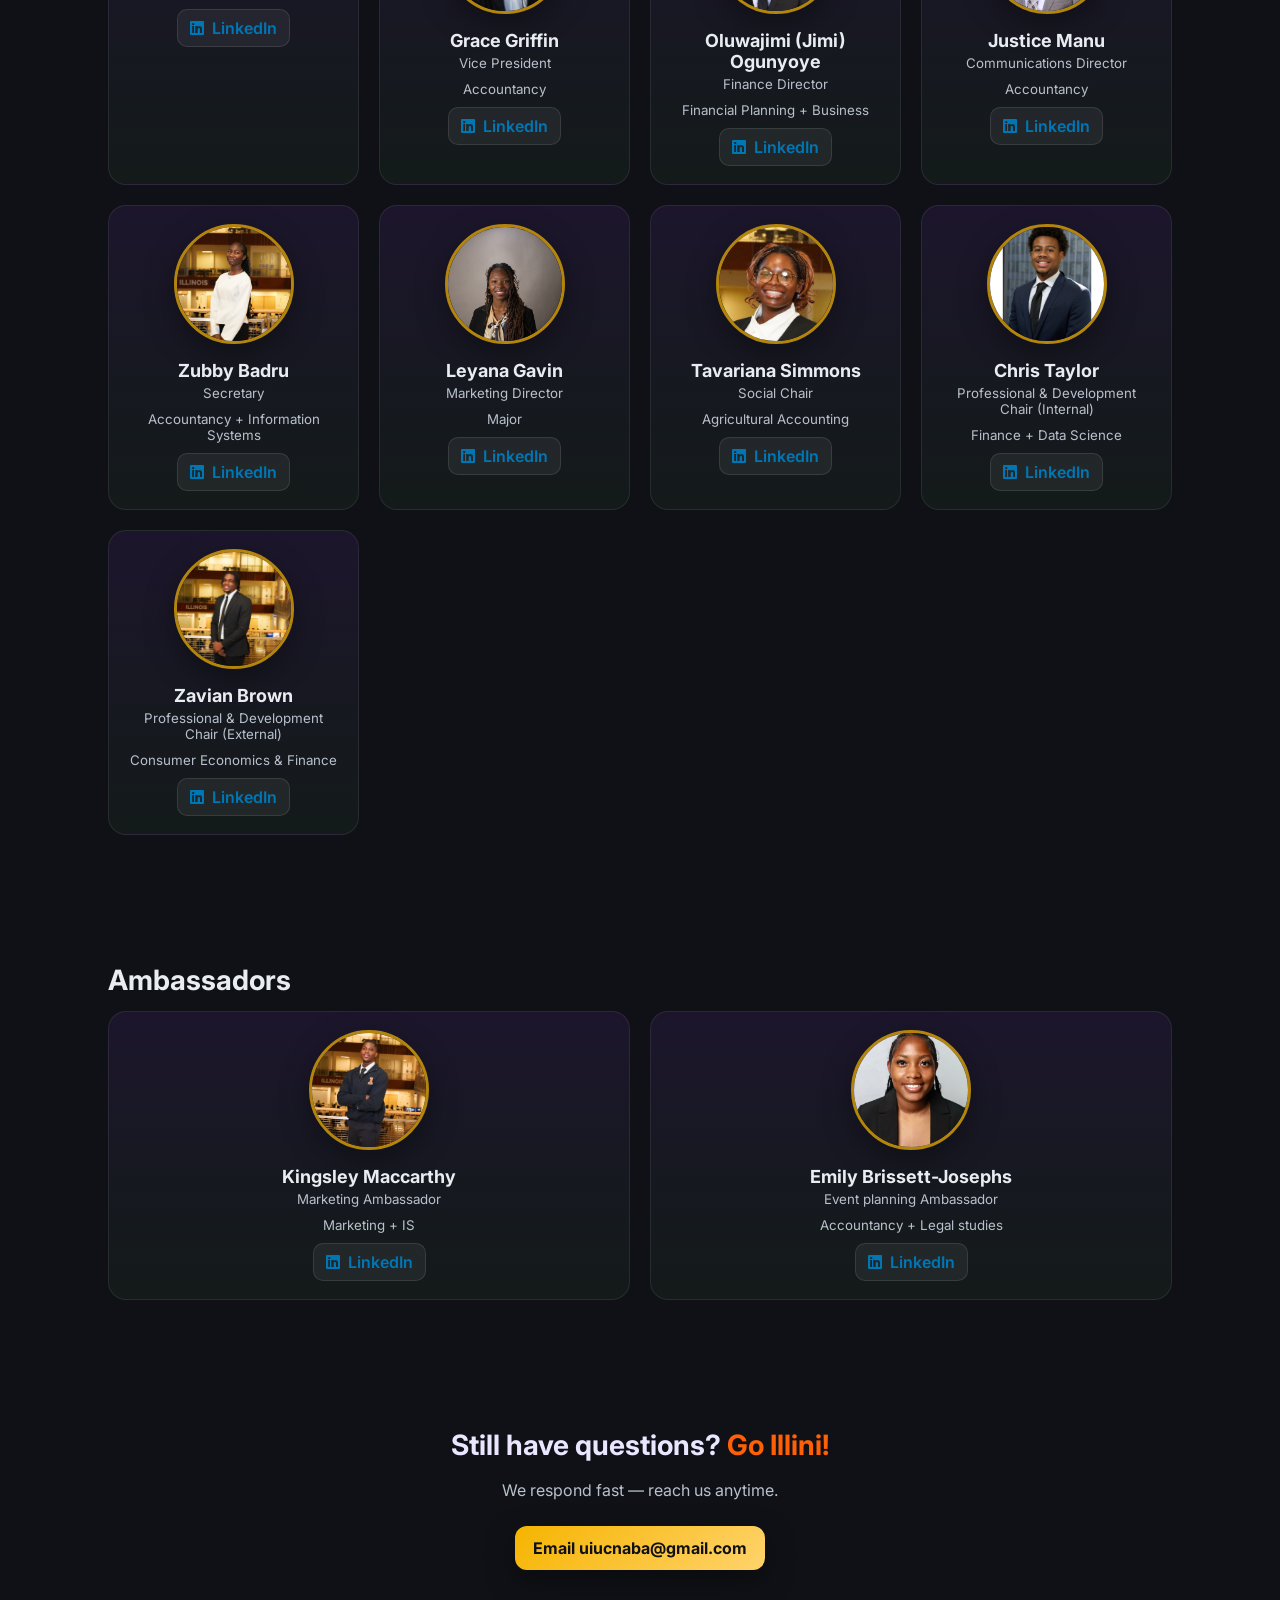
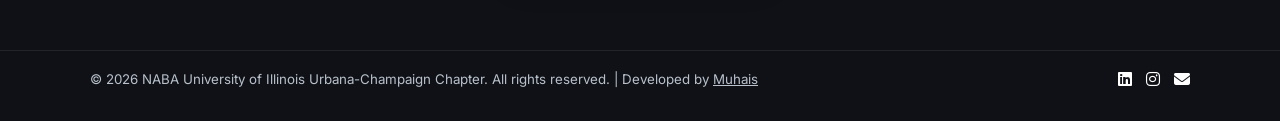
==== commit ab773fc5: "updated headshot" ====
--- a/index.html
+++ b/index.html
@@ -317,7 +317,7 @@
             </a>
         </div>
         <div class="member">
-            <img src="photos/headshots/grace-griffin.jpeg" alt="Emily Brissett-Josephs " loading="lazy">
+            <img src="photos/headshots/EmilyBrissett.jpeg" alt="Emily Brissett-Josephs " loading="lazy">
             <h4>Emily Brissett-Josephs</h4>
             <small>Event planning Ambassador</small>
             <small>Accountancy + Legal studies</small>
